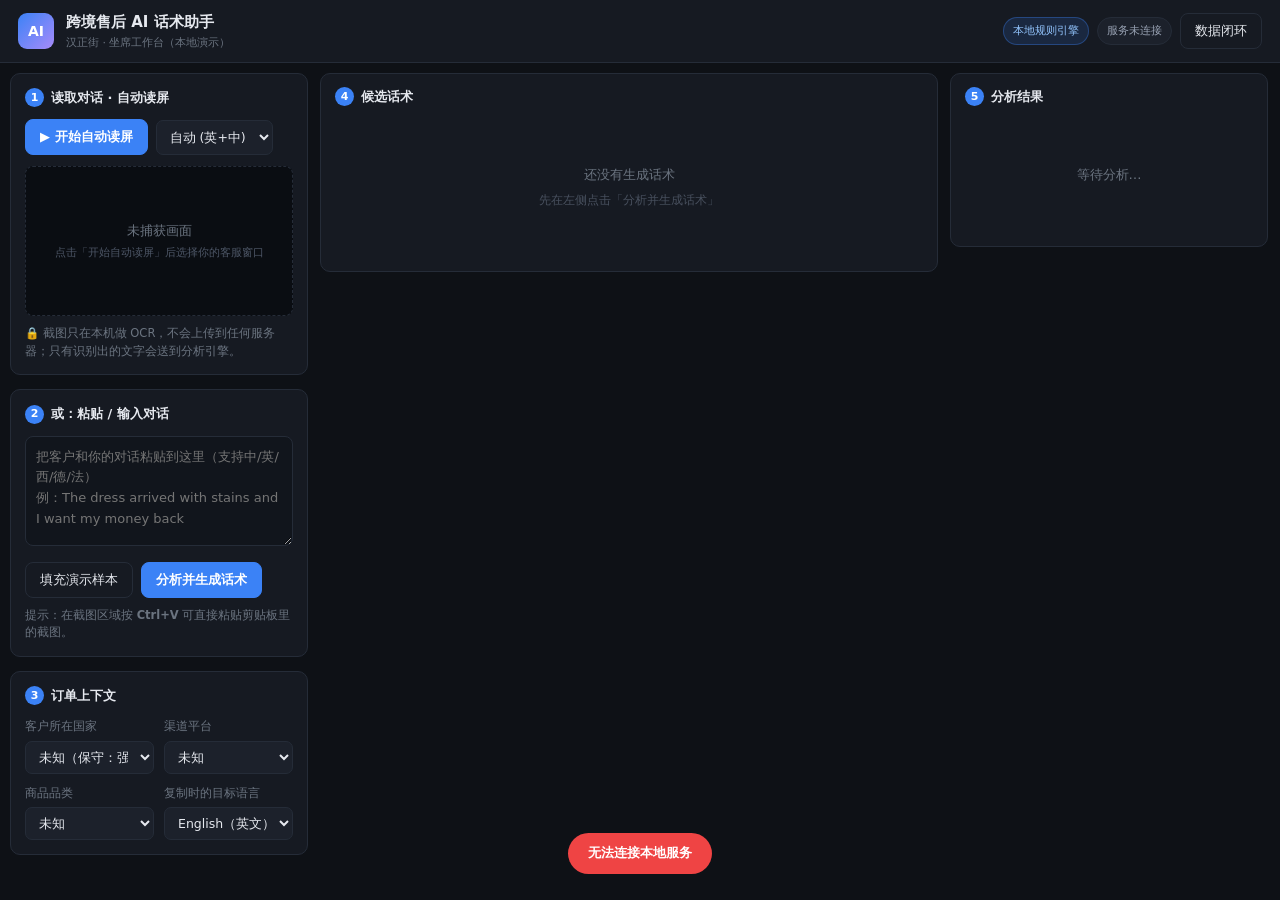
==== 111/web/index.html @ 18c890cc "v0.1.0 首个可用基线：设计方案 + 本地可运行演示 设计方案（agent设计/）： - 1 主控 + 6 子 Agent 架构、编排时序、降级与转人工策略 - 7 份可直接粘贴的千帆系统提示词 " ====
<!DOCTYPE html>
<html lang="zh-CN">
<head>
<meta charset="UTF-8">
<meta name="viewport" content="width=device-width, initial-scale=1.0">
<title>跨境售后 AI 话术助手 · 坐席工作台</title>
<link rel="stylesheet" href="style.css">
</head>
<body>

<header class="topbar">
  <div class="brand">
    <span class="logo">AI</span>
    <div>
      <div class="brand-title">跨境售后 AI 话术助手</div>
      <div class="brand-sub">汉正街 · 坐席工作台（本地演示）</div>
    </div>
  </div>
  <div class="topbar-right">
    <span class="badge badge-mode" id="modeBadge">本地规则引擎</span>
    <span class="badge" id="kbBadge">知识库加载中…</span>
    <button class="btn ghost" id="btnStats">数据闭环</button>
  </div>
</header>

<main class="layout">

  <!-- ============ 左：输入 ============ -->
  <section class="col">
    <div class="card">
      <h2><span class="step">1</span>读取对话 · 自动读屏</h2>
      <div class="row">
        <button class="btn primary" id="btnCapture">▶ 开始自动读屏</button>
        <select id="ocrLang" class="sel sel-sm" title="OCR 语言">
          <option value="">自动 (英+中)</option>
          <option value="en-US">English</option>
          <option value="zh-Hans-CN">简体中文</option>
        </select>
      </div>
      <div class="preview" id="preview">
        <div class="preview-empty">未捕获画面<br><span>点击「开始自动读屏」后选择你的客服窗口</span></div>
      </div>
      <div class="hint">🔒 截图只在本机做 OCR，不会上传到任何服务器；只有识别出的文字会送到分析引擎。</div>
    </div>

    <div class="card">
      <h2><span class="step">2</span>或：粘贴 / 输入对话</h2>
      <textarea id="chatText" placeholder="把客户和你的对话粘贴到这里（支持中/英/西/德/法）&#10;例：The dress arrived with stains and I want my money back"></textarea>
      <div class="row">
        <button class="btn ghost" id="btnDemo">填充演示样本</button>
        <button class="btn primary" id="btnAnalyze">分析并生成话术</button>
      </div>
      <div class="hint">提示：在截图区域按 <b>Ctrl+V</b> 可直接粘贴剪贴板里的截图。</div>
    </div>

    <div class="card">
      <h2><span class="step">3</span>订单上下文</h2>
      <div class="ctx-grid">
        <label>客户所在国家
          <select id="selCountry" class="sel">
            <option value="UNKNOWN">未知（保守：强制转人工）</option>
            <option value="ES">🇪🇸 西班牙</option>
            <option value="DE">🇩🇪 德国</option>
            <option value="FR">🇫🇷 法国</option>
            <option value="IT">🇮🇹 意大利</option>
            <option value="US">🇺🇸 美国</option>
            <option value="GB">🇬🇧 英国</option>
            <option value="NL">🇳🇱 荷兰</option>
          </select>
        </label>
        <label>渠道平台
          <select id="selPlatform" class="sel">
            <option value="unknown">未知</option>
            <option value="tiktok_shop">TikTok Shop</option>
            <option value="amazon">Amazon</option>
            <option value="temu">Temu</option>
            <option value="shopee">Shopee</option>
            <option value="independent_site">独立站</option>
          </select>
        </label>
        <label>商品品类
          <select id="selCategory" class="sel">
            <option value="unknown">未知</option>
            <option value="dress">连衣裙</option>
            <option value="knitwear">针织衫</option>
            <option value="kidswear">童装</option>
            <option value="coat">外套</option>
            <option value="shirt">衬衫</option>
            <option value="pants">裤子</option>
          </select>
        </label>
        <label>复制时的目标语言
          <select id="selTarget" class="sel">
            <option value="en">English（英文）</option>
            <option value="es">Español（西语）</option>
            <option value="zh">中文</option>
          </select>
        </label>
      </div>
    </div>
  </section>

  <!-- ============ 中：候选话术 ============ -->
  <section class="col col-wide">
    <div class="card card-flush">
      <h2 class="pad"><span class="step">4</span>候选话术 <span class="sub" id="candMeta"></span></h2>
      <div id="candidates">
        <div class="empty-state">还没有生成话术<br><span>先在左侧点击「分析并生成话术」</span></div>
      </div>
    </div>
  </section>

  <!-- ============ 右：分析结果 ============ -->
  <section class="col">
    <div class="card card-flush">
      <h2 class="pad"><span class="step">5</span>分析结果</h2>
      <div id="analysis">
        <div class="empty-state">等待分析…</div>
      </div>
    </div>
  </section>

</main>

<div id="toast" class="toast"></div>
<div id="modal" class="modal"><div class="modal-box"><div class="modal-head"><h3 id="modalTitle"></h3><button class="btn ghost sm" id="modalClose">关闭</button></div><div id="modalBody" class="modal-body"></div></div></div>

<script src="app.js"></script>
</body>
</html>
---- 111/web/style.css ----
:root{
  --bg:#0e1116; --panel:#161a22; --panel2:#1c212b; --line:#252c38;
  --tx:#e6e9ef; --tx2:#98a2b3; --tx3:#6b7480;
  --acc:#3b82f6; --ok:#22c55e; --warn:#f59e0b; --bad:#ef4444; --purple:#a78bfa;
  --r:10px;
}
*{box-sizing:border-box;margin:0;padding:0}
body{
  background:var(--bg); color:var(--tx);
  font:14px/1.6 "Microsoft YaHei","Segoe UI",system-ui,-apple-system,sans-serif;
  height:100vh; display:flex; flex-direction:column; overflow:hidden;
}

/* ---------- 顶栏 ---------- */
.topbar{
  display:flex; align-items:center; justify-content:space-between;
  padding:10px 18px; background:var(--panel); border-bottom:1px solid var(--line);
  flex:0 0 auto;
}
.brand{display:flex; align-items:center; gap:12px}
.logo{
  width:36px;height:36px;border-radius:9px;display:grid;place-items:center;
  background:linear-gradient(135deg,#3b82f6,#a78bfa); font-weight:800; color:#fff; font-size:14px;
}
.brand-title{font-weight:700; font-size:15px}
.brand-sub{font-size:11px; color:var(--tx3)}
.topbar-right{display:flex; align-items:center; gap:8px}
.badge{
  font-size:11px; padding:4px 9px; border-radius:20px;
  background:var(--panel2); color:var(--tx2); border:1px solid var(--line); white-space:nowrap;
}
.badge-mode{background:rgba(59,130,246,.14); color:#93c5fd; border-color:rgba(59,130,246,.35)}

/* ---------- 布局 ---------- */
.layout{
  flex:1 1 auto; display:grid; grid-template-columns:340px minmax(420px,1fr) 360px;
  gap:14px; padding:14px; overflow:hidden;
}
.col{display:flex; flex-direction:column; gap:14px; overflow-y:auto; padding-right:2px}
.col-wide{min-width:0}
.col::-webkit-scrollbar{width:8px}
.col::-webkit-scrollbar-thumb{background:#2a3240; border-radius:4px}

/* ---------- 卡片 ---------- */
.card{background:var(--panel); border:1px solid var(--line); border-radius:var(--r); padding:14px}
.card-flush{padding:0; overflow:hidden}
.card h2{font-size:13px; font-weight:600; color:var(--tx); margin-bottom:11px; display:flex; align-items:center; gap:7px}
.card h2.pad{padding:13px 14px 0; margin-bottom:12px}
.step{
  width:19px;height:19px;border-radius:50%;background:var(--acc);color:#fff;
  font-size:11px;display:grid;place-items:center;font-weight:700;flex:0 0 auto;
}
.sub{font-weight:400;color:var(--tx3);font-size:11px;margin-left:auto}

/* ---------- 控件 ---------- */
.btn{
  border:1px solid var(--line); background:var(--panel2); color:var(--tx);
  padding:8px 14px; border-radius:8px; cursor:pointer; font-size:13px; font-family:inherit;
  transition:.15s; white-space:nowrap;
}
.btn:hover{background:#232a36; border-color:#334054}
.btn:active{transform:translateY(1px)}
.btn.primary{background:var(--acc); border-color:var(--acc); color:#fff; font-weight:600}
.btn.primary:hover{background:#2f74e0}
.btn.ghost{background:transparent}
.btn.sm{padding:5px 10px; font-size:12px}
.btn.danger{background:rgba(239,68,68,.15); border-color:rgba(239,68,68,.5); color:#fca5a5}
.btn.rec{background:var(--ok); border-color:var(--ok); color:#04210f; font-weight:700}
.btn:disabled{opacity:.45; cursor:not-allowed}
.row{display:flex; gap:8px; align-items:center; flex-wrap:wrap}
.sel{
  width:100%; background:var(--panel2); color:var(--tx); border:1px solid var(--line);
  border-radius:7px; padding:7px 9px; font-size:12.5px; font-family:inherit; cursor:pointer;
}
.sel-sm{width:auto; padding:8px 9px}
textarea{
  width:100%; min-height:110px; resize:vertical; background:#11151c; color:var(--tx);
  border:1px solid var(--line); border-radius:8px; padding:10px; font-size:13px;
  font-family:inherit; line-height:1.6; margin-bottom:10px;
}
textarea:focus,.sel:focus{outline:none; border-color:var(--acc)}
.ctx-grid{display:grid; grid-template-columns:1fr 1fr; gap:10px}
.ctx-grid label{font-size:11.5px; color:var(--tx3); display:flex; flex-direction:column; gap:5px}
.hint{font-size:11.5px; color:var(--tx3); margin-top:9px; line-height:1.5}

/* ---------- 预览 ---------- */
.preview{
  margin-top:11px; height:150px; background:#0a0d12; border:1px dashed var(--line);
  border-radius:8px; display:grid; place-items:center; overflow:hidden; position:relative;
}
.preview img{width:100%; height:100%; object-fit:contain}
.preview-empty{text-align:center; font-size:12.5px; color:var(--tx3); line-height:1.7}
.preview-empty span{font-size:11px; color:#4d5666}
.live-dot{
  position:absolute; top:8px; left:8px; display:flex; align-items:center; gap:5px;
  background:rgba(239,68,68,.9); color:#fff; font-size:10.5px; padding:3px 8px; border-radius:20px;
}
.live-dot i{width:6px;height:6px;background:#fff;border-radius:50%;animation:blink 1s infinite}
@keyframes blink{50%{opacity:.2}}

/* ---------- 候选话术 ---------- */
#candidates{padding:0 14px 14px; display:flex; flex-direction:column; gap:12px}
.cand{
  border:1px solid var(--line); border-radius:9px; background:var(--panel2);
  overflow:hidden; transition:.15s;
}
.cand.recommended{border-color:rgba(34,197,94,.55); box-shadow:0 0 0 1px rgba(34,197,94,.18)}
.cand.rejected{opacity:.52; border-color:rgba(239,68,68,.4)}
.cand-head{
  display:flex; align-items:center; gap:8px; padding:9px 12px;
  background:rgba(255,255,255,.025); border-bottom:1px solid var(--line); flex-wrap:wrap;
}
.tag{font-size:11px; padding:2px 8px; border-radius:5px; background:#2a3342; color:#c6d0dd; white-space:nowrap}
.tag.style{background:rgba(167,139,250,.16); color:#c4b5fd}
.tag.rec{background:rgba(34,197,94,.18); color:#86efac; font-weight:700}
.tag.pass{background:rgba(34,197,94,.15); color:#86efac}
.tag.revise{background:rgba(245,158,11,.16); color:#fcd34d}
.tag.reject{background:rgba(239,68,68,.16); color:#fca5a5}
.tag.unsupported{background:rgba(245,158,11,.13); color:#fcd34d}
.cand-body{padding:12px; font-size:13.5px; line-height:1.75; white-space:pre-wrap}
.cand-body.target{border-top:1px dashed var(--line); color:#b9c4d2; font-size:13px}
.cand-foot{
  display:flex; gap:7px; padding:9px 12px; border-top:1px solid var(--line);
  background:rgba(0,0,0,.15); flex-wrap:wrap; align-items:center;
}
.cand-meta{font-size:11px; color:var(--tx3); margin-left:auto}
.violation{
  margin:0 12px 10px; padding:9px 11px; border-radius:7px;
  background:rgba(239,68,68,.08); border-left:3px solid var(--bad); font-size:12px; line-height:1.6;
}
.violation .vspan{color:#fca5a5; background:rgba(239,68,68,.16); padding:1px 4px; border-radius:3px}
.violation.revise{background:rgba(245,158,11,.08); border-left-color:var(--warn)}
.violation.revise .vspan{color:#fcd34d; background:rgba(245,158,11,.16)}

/* ---------- 分析面板 ---------- */
#analysis{padding:0 14px 14px}
.an-sec{margin-bottom:15px}
.an-title{font-size:11px; color:var(--tx3); letter-spacing:.06em; margin-bottom:7px; text-transform:uppercase}
.kv{display:flex; justify-content:space-between; padding:6px 0; border-bottom:1px solid rgba(255,255,255,.045); font-size:12.5px}
.kv:last-child{border-bottom:none}
.kv span:first-child{color:var(--tx3)}
.kv span:last-child{font-weight:600; text-align:right}
.pill{display:inline-block; padding:3px 9px; border-radius:20px; font-size:11.5px; margin:0 5px 5px 0}
.pill.intent{background:rgba(59,130,246,.16); color:#93c5fd}
.pill.risk{background:rgba(239,68,68,.16); color:#fca5a5}
.pill.style{background:rgba(167,139,250,.16); color:#c4b5fd}
.pill.term{background:rgba(34,197,94,.14); color:#86efac}
.meter{height:6px; background:#222a36; border-radius:4px; overflow:hidden; margin-top:5px}
.meter i{display:block; height:100%; border-radius:4px}
.ev{
  padding:9px 10px; border-radius:7px; background:var(--panel2); border:1px solid var(--line);
  margin-bottom:8px; font-size:12px; line-height:1.6;
}
.ev-title{font-weight:600; color:#c9d4e0; margin-bottom:3px}
.ev-meta{font-size:10.5px; color:var(--tx3); margin-top:5px; display:flex; gap:8px; flex-wrap:wrap}
.alert{
  padding:11px 12px; border-radius:8px; font-size:12.5px; line-height:1.65; margin-bottom:12px;
}
.alert.human{background:rgba(239,68,68,.1); border:1px solid rgba(239,68,68,.4); color:#fca5a5}
.alert.ok{background:rgba(34,197,94,.09); border:1px solid rgba(34,197,94,.3); color:#86efac}
.alert.warn{background:rgba(245,158,11,.09); border:1px solid rgba(245,158,11,.32); color:#fcd34d}
.empty-state{text-align:center; padding:44px 20px; color:var(--tx3); font-size:13px; line-height:1.9}
.empty-state span{font-size:11.5px; color:#48505e}

/* ---------- 弹窗 / Toast ---------- */
.modal{
  position:fixed; inset:0; background:rgba(0,0,0,.65); display:none;
  place-items:center; z-index:100; padding:30px;
}
.modal.on{display:grid}
.modal-box{
  background:var(--panel); border:1px solid var(--line); border-radius:12px;
  width:min(680px,100%); max-height:80vh; display:flex; flex-direction:column;
}
.modal-head{display:flex; justify-content:space-between; align-items:center; padding:14px 16px; border-bottom:1px solid var(--line)}
.modal-head h3{font-size:14px}
.modal-body{padding:16px; overflow-y:auto; font-size:13px}
.modal-body pre{background:#0a0d12; padding:12px; border-radius:7px; overflow-x:auto; font-size:12px; color:#9fb3c8}
.toast{
  position:fixed; bottom:26px; left:50%; transform:translateX(-50%) translateY(20px);
  background:var(--ok); color:#04210f; padding:10px 20px; border-radius:24px;
  font-size:13px; font-weight:700; opacity:0; transition:.25s; pointer-events:none; z-index:200;
}
.toast.on{opacity:1; transform:translateX(-50%) translateY(0)}
.spin{display:inline-block;width:13px;height:13px;border:2px solid rgba(255,255,255,.3);border-top-color:#fff;border-radius:50%;animation:sp .7s linear infinite;vertical-align:-2px}
@keyframes sp{to{transform:rotate(360deg)}}

@media (max-width:1280px){
  .layout{grid-template-columns:300px minmax(360px,1fr) 320px; gap:10px; padding:10px}
}
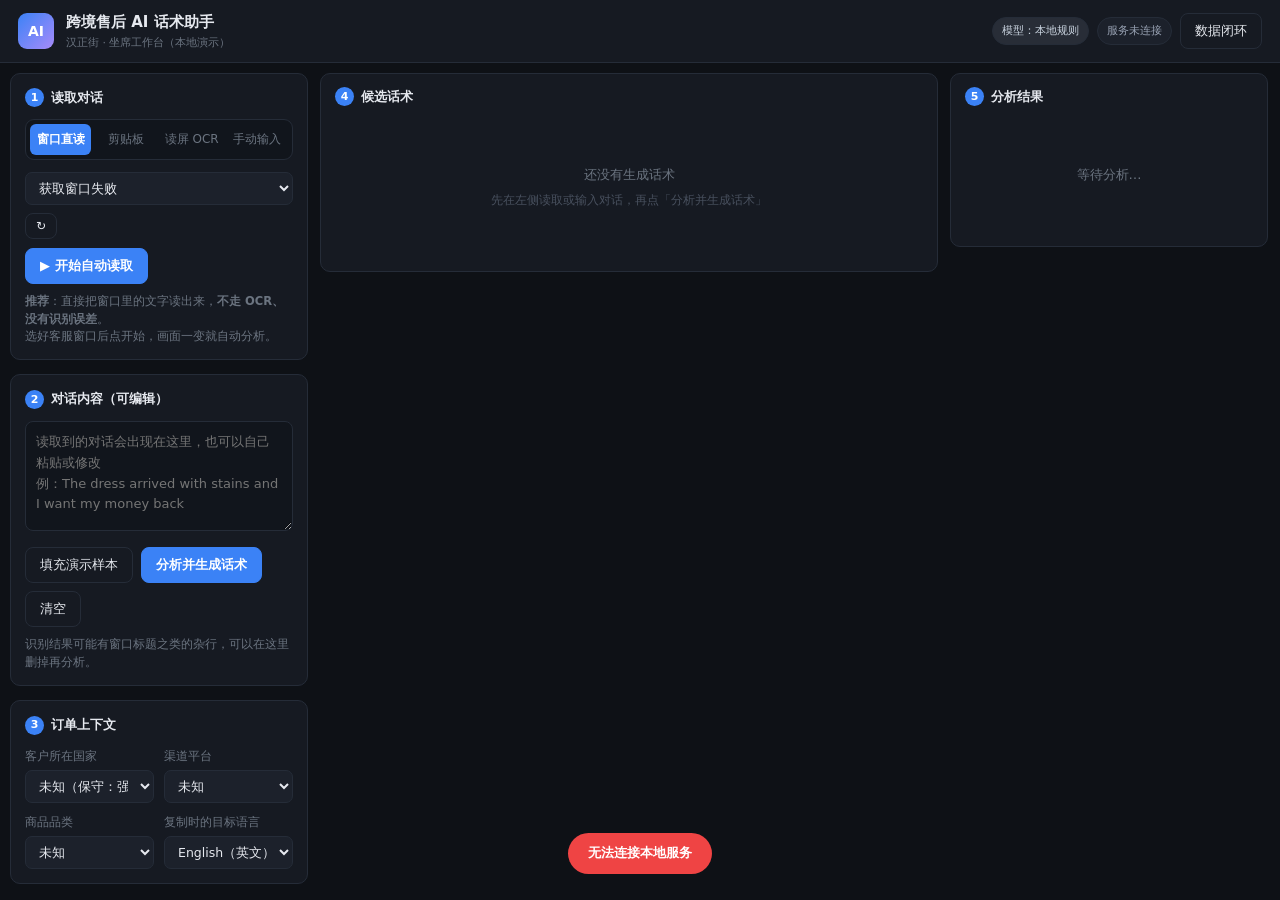
==== commit d3a08137: "v0.2.0 四种读取方式 + 模型接口层 + API Key 安全存储 读取方式（比截图更好，且都是自动的） - engine/reader.ps1：UI Automation 窗口直读（直接拿文字" ====
--- a/111/web/index.html
+++ b/111/web/index.html
@@ -17,7 +17,7 @@
     </div>
   </div>
   <div class="topbar-right">
-    <span class="badge badge-mode" id="modeBadge">本地规则引擎</span>
+    <span class="badge badge-model" id="modelBadge">模型：本地规则</span>
     <span class="badge" id="kbBadge">知识库加载中…</span>
     <button class="btn ghost" id="btnStats">数据闭环</button>
   </div>
@@ -25,32 +25,81 @@
 
 <main class="layout">
 
-  <!-- ============ 左：输入 ============ -->
+  <!-- ============ 左：读取 + 上下文 ============ -->
   <section class="col">
+
     <div class="card">
-      <h2><span class="step">1</span>读取对话 · 自动读屏</h2>
-      <div class="row">
-        <button class="btn primary" id="btnCapture">▶ 开始自动读屏</button>
-        <select id="ocrLang" class="sel sel-sm" title="OCR 语言">
-          <option value="">自动 (英+中)</option>
-          <option value="en-US">English</option>
-          <option value="zh-Hans-CN">简体中文</option>
-        </select>
+      <h2><span class="step">1</span>读取对话</h2>
+
+      <div class="tabs" id="tabs">
+        <button class="tab active" data-mode="uia">窗口直读</button>
+        <button class="tab" data-mode="clipboard">剪贴板</button>
+        <button class="tab" data-mode="ocr">读屏 OCR</button>
+        <button class="tab" data-mode="text">手动输入</button>
       </div>
-      <div class="preview" id="preview">
-        <div class="preview-empty">未捕获画面<br><span>点击「开始自动读屏」后选择你的客服窗口</span></div>
+
+      <!-- 窗口直读（UI Automation） -->
+      <div class="pane" id="pane-uia">
+        <div class="row">
+          <select id="winSelect" class="sel"><option value="">正在获取窗口列表…</option></select>
+          <button class="btn ghost sm" id="btnRefreshWins" title="刷新窗口列表">↻</button>
+        </div>
+        <div class="row" style="margin-top:9px">
+          <button class="btn primary" id="btnUiaWatch">▶ 开始自动读取</button>
+        </div>
+        <div class="hint">
+          <b>推荐</b>：直接把窗口里的文字读出来，<b>不走 OCR、没有识别误差</b>。<br>
+          选好客服窗口后点开始，画面一变就自动分析。
+        </div>
       </div>
-      <div class="hint">🔒 截图只在本机做 OCR，不会上传到任何服务器；只有识别出的文字会送到分析引擎。</div>
+
+      <!-- 剪贴板 -->
+      <div class="pane hidden" id="pane-clipboard">
+        <div class="hint" style="margin-top:2px">
+          在<b>任意软件</b>里选中对话文字，按 <b>Ctrl+C</b>，这里会自动读取并分析。<br>
+          最通用的一种方式——不管对方用什么软件都能用，且 100% 准确。
+        </div>
+        <div class="row" style="margin-top:10px">
+          <button class="btn primary" id="btnClipWatch">▶ 开始监听剪贴板</button>
+        </div>
+      </div>
+
+      <!-- OCR 读屏 -->
+      <div class="pane hidden" id="pane-ocr">
+        <div class="row">
+          <button class="btn primary" id="btnCapture">▶ 开始读屏</button>
+          <select id="ocrLang" class="sel sel-sm" title="OCR 语言">
+            <option value="">自动 (英+中)</option>
+            <option value="en-US">English</option>
+            <option value="zh-Hans-CN">简体中文</option>
+          </select>
+        </div>
+        <div class="preview" id="preview">
+          <div class="preview-empty">未捕获画面<br><span>点击「开始读屏」后选择你的客服窗口</span></div>
+        </div>
+        <div class="hint">🔒 截图只在本机做 OCR，不会上传；只有识别出的文字进入分析。可识别所有看得见的东西，但可能有少量错字。</div>
+      </div>
+
+      <!-- 手动 -->
+      <div class="pane hidden" id="pane-text">
+        <div class="hint" style="margin-top:2px">
+          直接把对话粘贴到下面的输入框，然后点「分析并生成话术」。<br>
+          也可以用 <b>填充演示样本</b> 一键体验。
+        </div>
+      </div>
+
+      <div class="read-status" id="readStatus"></div>
     </div>
 
     <div class="card">
-      <h2><span class="step">2</span>或：粘贴 / 输入对话</h2>
-      <textarea id="chatText" placeholder="把客户和你的对话粘贴到这里（支持中/英/西/德/法）&#10;例：The dress arrived with stains and I want my money back"></textarea>
+      <h2><span class="step">2</span>对话内容（可编辑）</h2>
+      <textarea id="chatText" placeholder="读取到的对话会出现在这里，也可以自己粘贴或修改&#10;例：The dress arrived with stains and I want my money back"></textarea>
       <div class="row">
         <button class="btn ghost" id="btnDemo">填充演示样本</button>
         <button class="btn primary" id="btnAnalyze">分析并生成话术</button>
+        <button class="btn ghost" id="btnClear">清空</button>
       </div>
-      <div class="hint">提示：在截图区域按 <b>Ctrl+V</b> 可直接粘贴剪贴板里的截图。</div>
+      <div class="hint">识别结果可能有窗口标题之类的杂行，可以在这里删掉再分析。</div>
     </div>
 
     <div class="card">
@@ -105,7 +154,7 @@
     <div class="card card-flush">
       <h2 class="pad"><span class="step">4</span>候选话术 <span class="sub" id="candMeta"></span></h2>
       <div id="candidates">
-        <div class="empty-state">还没有生成话术<br><span>先在左侧点击「分析并生成话术」</span></div>
+        <div class="empty-state">还没有生成话术<br><span>先在左侧读取或输入对话，再点「分析并生成话术」</span></div>
       </div>
     </div>
   </section>
--- a/111/web/style.css
+++ b/111/web/style.css
@@ -185,6 +185,34 @@
 .spin{display:inline-block;width:13px;height:13px;border:2px solid rgba(255,255,255,.3);border-top-color:#fff;border-radius:50%;animation:sp .7s linear infinite;vertical-align:-2px}
 @keyframes sp{to{transform:rotate(360deg)}}
 
+/* ---------- 读取方式切换 ---------- */
+.tabs{
+  display:flex; gap:4px; background:#11151c; padding:4px; border-radius:9px;
+  border:1px solid var(--line); margin-bottom:12px;
+}
+.tab{
+  flex:1; border:none; background:transparent; color:var(--tx3); cursor:pointer;
+  padding:7px 4px; border-radius:6px; font-size:12px; font-family:inherit; transition:.15s;
+  white-space:nowrap;
+}
+.tab:hover{color:var(--tx2); background:rgba(255,255,255,.03)}
+.tab.active{background:var(--acc); color:#fff; font-weight:600}
+.pane.hidden{display:none}
+.pane{animation:fade .18s ease}
+@keyframes fade{from{opacity:0; transform:translateY(-3px)} to{opacity:1; transform:none}}
+
+.read-status{
+  margin-top:10px; font-size:11.5px; color:var(--tx3); line-height:1.6;
+  padding:8px 10px; border-radius:7px; background:rgba(255,255,255,.02);
+  border-left:3px solid var(--line); display:none;
+}
+.read-status:not(:empty){display:block}
+.read-status.ok{border-left-color:var(--ok); color:#a7d8b8}
+.read-status.err{border-left-color:var(--bad); color:#fca5a5}
+
+.badge-model{background:rgba(148,163,184,.14); color:#cbd5e1}
+.badge-model.on{background:rgba(34,197,94,.15); color:#86efac; border-color:rgba(34,197,94,.35)}
+
 @media (max-width:1280px){
   .layout{grid-template-columns:300px minmax(360px,1fr) 320px; gap:10px; padding:10px}
 }
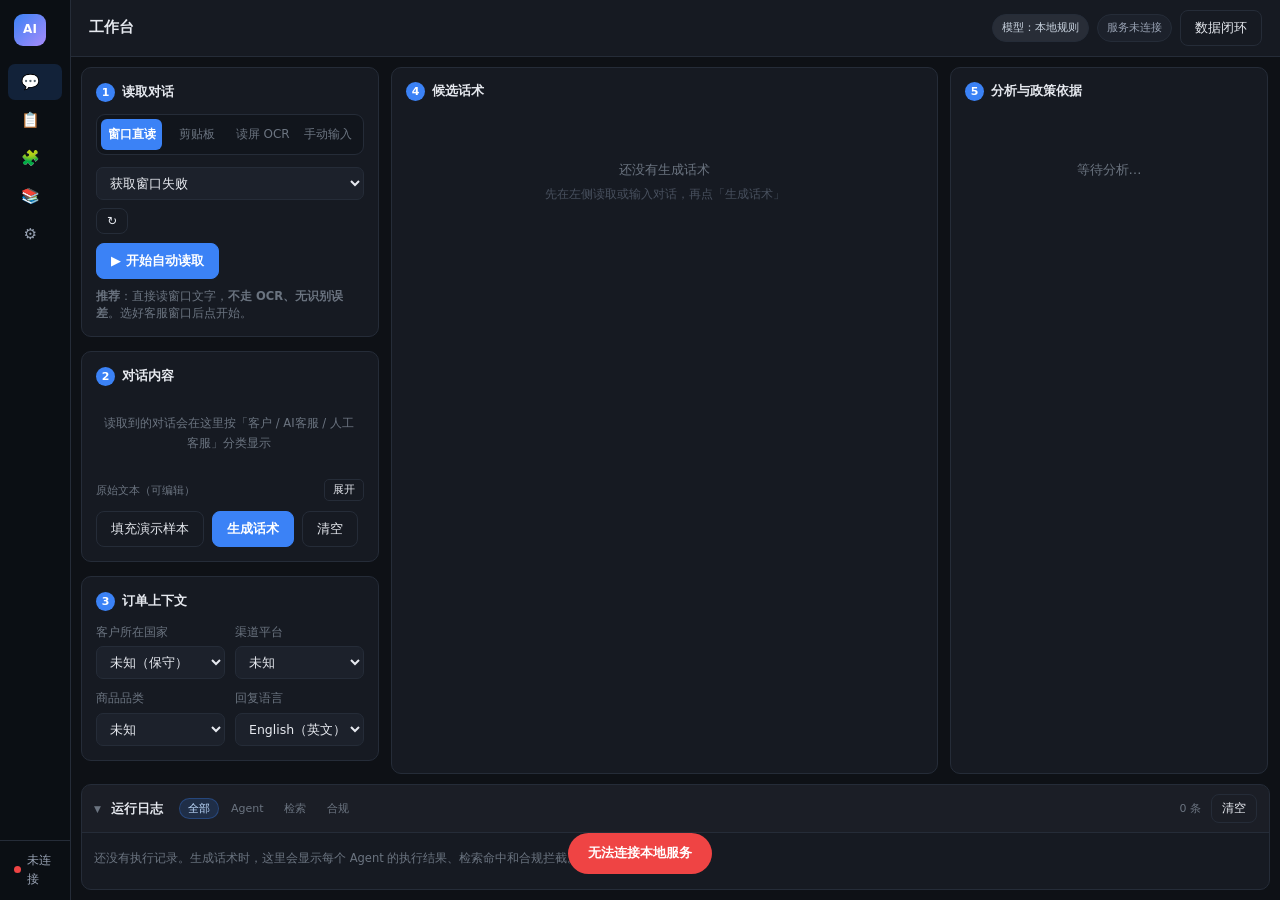
==== commit 6a27461f: "v0.5.0 界面重构：全局导航 + 运行日志面板 + 对话发言人分类；并修正一个定位错误 ⚠️ 定位修正（重要） - 之前实现成了"AI 答不了就转人工"，这是错的 - 真实链路：别的 AI 客服先" ====
--- a/111/web/index.html
+++ b/111/web/index.html
@@ -3,173 +3,267 @@
 <head>
 <meta charset="UTF-8">
 <meta name="viewport" content="width=device-width, initial-scale=1.0">
-<title>跨境售后 AI 话术助手 · 坐席工作台</title>
+<title>跨境售后 AI 话术助手 · 坐席副驾</title>
 <link rel="stylesheet" href="style.css">
 </head>
 <body>
 
-<header class="topbar">
-  <div class="brand">
-    <span class="logo">AI</span>
-    <div>
-      <div class="brand-title">跨境售后 AI 话术助手</div>
-      <div class="brand-sub">汉正街 · 坐席工作台（本地演示）</div>
-    </div>
-  </div>
-  <div class="topbar-right">
-    <span class="badge badge-model" id="modelBadge">模型：本地规则</span>
-    <span class="badge" id="kbBadge">知识库加载中…</span>
-    <button class="btn ghost" id="btnStats">数据闭环</button>
-  </div>
-</header>
-
-<main class="layout">
-
-  <!-- ============ 左：读取 + 上下文 ============ -->
-  <section class="col">
-
-    <div class="card">
-      <h2><span class="step">1</span>读取对话</h2>
-
-      <div class="tabs" id="tabs">
-        <button class="tab active" data-mode="uia">窗口直读</button>
-        <button class="tab" data-mode="clipboard">剪贴板</button>
-        <button class="tab" data-mode="ocr">读屏 OCR</button>
-        <button class="tab" data-mode="text">手动输入</button>
-      </div>
-
-      <!-- 窗口直读（UI Automation） -->
-      <div class="pane" id="pane-uia">
-        <div class="row">
-          <select id="winSelect" class="sel"><option value="">正在获取窗口列表…</option></select>
-          <button class="btn ghost sm" id="btnRefreshWins" title="刷新窗口列表">↻</button>
-        </div>
-        <div class="row" style="margin-top:9px">
-          <button class="btn primary" id="btnUiaWatch">▶ 开始自动读取</button>
-        </div>
-        <div class="hint">
-          <b>推荐</b>：直接把窗口里的文字读出来，<b>不走 OCR、没有识别误差</b>。<br>
-          选好客服窗口后点开始，画面一变就自动分析。
-        </div>
-      </div>
-
-      <!-- 剪贴板 -->
-      <div class="pane hidden" id="pane-clipboard">
-        <div class="hint" style="margin-top:2px">
-          在<b>任意软件</b>里选中对话文字，按 <b>Ctrl+C</b>，这里会自动读取并分析。<br>
-          最通用的一种方式——不管对方用什么软件都能用，且 100% 准确。
-        </div>
-        <div class="row" style="margin-top:10px">
-          <button class="btn primary" id="btnClipWatch">▶ 开始监听剪贴板</button>
-        </div>
-      </div>
-
-      <!-- OCR 读屏 -->
-      <div class="pane hidden" id="pane-ocr">
-        <div class="row">
-          <button class="btn primary" id="btnCapture">▶ 开始读屏</button>
-          <select id="ocrLang" class="sel sel-sm" title="OCR 语言">
-            <option value="">自动 (英+中)</option>
-            <option value="en-US">English</option>
-            <option value="zh-Hans-CN">简体中文</option>
-          </select>
-        </div>
-        <div class="preview" id="preview">
-          <div class="preview-empty">未捕获画面<br><span>点击「开始读屏」后选择你的客服窗口</span></div>
-        </div>
-        <div class="hint">🔒 截图只在本机做 OCR，不会上传；只有识别出的文字进入分析。可识别所有看得见的东西，但可能有少量错字。</div>
-      </div>
-
-      <!-- 手动 -->
-      <div class="pane hidden" id="pane-text">
-        <div class="hint" style="margin-top:2px">
-          直接把对话粘贴到下面的输入框，然后点「分析并生成话术」。<br>
-          也可以用 <b>填充演示样本</b> 一键体验。
-        </div>
-      </div>
-
-      <div class="read-status" id="readStatus"></div>
-    </div>
-
-    <div class="card">
-      <h2><span class="step">2</span>对话内容（可编辑）</h2>
-      <textarea id="chatText" placeholder="读取到的对话会出现在这里，也可以自己粘贴或修改&#10;例：The dress arrived with stains and I want my money back"></textarea>
-      <div class="row">
-        <button class="btn ghost" id="btnDemo">填充演示样本</button>
-        <button class="btn primary" id="btnAnalyze">分析并生成话术</button>
-        <button class="btn ghost" id="btnClear">清空</button>
-      </div>
-      <div class="hint">识别结果可能有窗口标题之类的杂行，可以在这里删掉再分析。</div>
-    </div>
-
-    <div class="card">
-      <h2><span class="step">3</span>订单上下文</h2>
-      <div class="ctx-grid">
-        <label>客户所在国家
-          <select id="selCountry" class="sel">
-            <option value="UNKNOWN">未知（保守：强制转人工）</option>
-            <option value="ES">🇪🇸 西班牙</option>
-            <option value="DE">🇩🇪 德国</option>
-            <option value="FR">🇫🇷 法国</option>
-            <option value="IT">🇮🇹 意大利</option>
-            <option value="US">🇺🇸 美国</option>
-            <option value="GB">🇬🇧 英国</option>
-            <option value="NL">🇳🇱 荷兰</option>
-          </select>
-        </label>
-        <label>渠道平台
-          <select id="selPlatform" class="sel">
-            <option value="unknown">未知</option>
-            <option value="tiktok_shop">TikTok Shop</option>
-            <option value="amazon">Amazon</option>
-            <option value="temu">Temu</option>
-            <option value="shopee">Shopee</option>
-            <option value="independent_site">独立站</option>
-          </select>
-        </label>
-        <label>商品品类
-          <select id="selCategory" class="sel">
-            <option value="unknown">未知</option>
-            <option value="dress">连衣裙</option>
-            <option value="knitwear">针织衫</option>
-            <option value="kidswear">童装</option>
-            <option value="coat">外套</option>
-            <option value="shirt">衬衫</option>
-            <option value="pants">裤子</option>
-          </select>
-        </label>
-        <label>复制时的目标语言
-          <select id="selTarget" class="sel">
-            <option value="en">English（英文）</option>
-            <option value="es">Español（西语）</option>
-            <option value="zh">中文</option>
-          </select>
-        </label>
+<div class="app">
+
+  <!-- ============ 左侧全局导航 ============ -->
+  <aside class="sidebar">
+    <div class="side-brand">
+      <span class="logo">AI</span>
+      <div>
+        <div class="brand-title">售后话术助手</div>
+        <div class="brand-sub">跨境 · 坐席副驾</div>
       </div>
     </div>
-  </section>
-
-  <!-- ============ 中：候选话术 ============ -->
-  <section class="col col-wide">
-    <div class="card card-flush">
-      <h2 class="pad"><span class="step">4</span>候选话术 <span class="sub" id="candMeta"></span></h2>
-      <div id="candidates">
-        <div class="empty-state">还没有生成话术<br><span>先在左侧读取或输入对话，再点「分析并生成话术」</span></div>
+
+    <nav class="side-nav" id="sideNav">
+      <button class="nav-item active" data-page="workbench"><span class="ni">💬</span>工作台</button>
+      <button class="nav-item" data-page="tasks"><span class="ni">📋</span>任务看板</button>
+      <button class="nav-item" data-page="skills"><span class="ni">🧩</span>技能中心</button>
+      <button class="nav-item" data-page="kb"><span class="ni">📚</span>知识库</button>
+      <button class="nav-item" data-page="settings"><span class="ni">⚙️</span>设置</button>
+    </nav>
+
+    <div class="side-foot">
+      <div class="sf-row"><span class="dot off" id="sideDot"></span><span id="sideStatus">未连接</span></div>
+      <div class="sf-sub" id="sideModel">模型：本地规则</div>
+    </div>
+  </aside>
+
+  <!-- ============ 主区 ============ -->
+  <main class="main">
+
+    <header class="topbar">
+      <div class="tb-title" id="pageTitle">工作台</div>
+      <div class="topbar-right">
+        <span class="badge badge-model" id="modelBadge">模型：本地规则</span>
+        <span class="badge" id="kbBadge">知识库加载中…</span>
+        <button class="btn ghost" id="btnStats">数据闭环</button>
       </div>
+    </header>
+
+    <div class="pages">
+
+      <!-- ---------- 页面：工作台 ---------- -->
+      <section class="page active" id="page-workbench">
+        <div class="wb-cols">
+
+          <!-- 左列：读取 -->
+          <div class="col">
+            <div class="card">
+              <h2><span class="step">1</span>读取对话</h2>
+              <div class="tabs" id="tabs">
+                <button class="tab active" data-mode="uia">窗口直读</button>
+                <button class="tab" data-mode="clipboard">剪贴板</button>
+                <button class="tab" data-mode="ocr">读屏 OCR</button>
+                <button class="tab" data-mode="text">手动输入</button>
+              </div>
+
+              <div class="pane" id="pane-uia">
+                <div class="row">
+                  <select id="winSelect" class="sel"><option value="">正在获取窗口列表…</option></select>
+                  <button class="btn ghost sm" id="btnRefreshWins" title="刷新窗口列表">↻</button>
+                </div>
+                <div class="row" style="margin-top:9px">
+                  <button class="btn primary" id="btnUiaWatch">▶ 开始自动读取</button>
+                </div>
+                <div class="hint"><b>推荐</b>：直接读窗口文字，<b>不走 OCR、无识别误差</b>。选好客服窗口后点开始。</div>
+              </div>
+
+              <div class="pane hidden" id="pane-clipboard">
+                <div class="hint" style="margin-top:2px">在<b>任意软件</b>里选中对话文字，按 <b>Ctrl+C</b>，这里会自动读取并分析。</div>
+                <div class="row" style="margin-top:10px">
+                  <button class="btn primary" id="btnClipWatch">▶ 开始监听剪贴板</button>
+                </div>
+              </div>
+
+              <div class="pane hidden" id="pane-ocr">
+                <div class="row">
+                  <button class="btn primary" id="btnCapture">▶ 开始读屏</button>
+                  <select id="ocrLang" class="sel sel-sm" title="OCR 语言">
+                    <option value="">自动 (英+中)</option>
+                    <option value="en-US">English</option>
+                    <option value="zh-Hans-CN">简体中文</option>
+                  </select>
+                </div>
+                <div class="preview" id="preview">
+                  <div class="preview-empty">未捕获画面<br><span>点击「开始读屏」后选择客服窗口</span></div>
+                </div>
+                <div class="hint">🔒 截图只在本机做 OCR，不上传。</div>
+              </div>
+
+              <div class="pane hidden" id="pane-text">
+                <div class="hint" style="margin-top:2px">把对话粘贴到下面输入框，点「生成话术」。<br>也可用 <b>填充演示样本</b>。</div>
+              </div>
+
+              <div class="read-status" id="readStatus"></div>
+            </div>
+
+            <div class="card">
+              <h2><span class="step">2</span>对话内容 <span class="sub" id="turnStat"></span></h2>
+              <div class="chatview" id="chatView">
+                <div class="chatempty">读取到的对话会在这里按「客户 / AI客服 / 人工客服」分类显示</div>
+              </div>
+              <div class="rawwrap">
+                <div class="rawlabel">原始文本（可编辑）<button class="btn xs ghost" id="btnToggleRaw">展开</button></div>
+                <textarea id="chatText" class="rawtext hidden" placeholder="原始对话文本"></textarea>
+              </div>
+              <div class="row">
+                <button class="btn ghost" id="btnDemo">填充演示样本</button>
+                <button class="btn primary" id="btnAnalyze">生成话术</button>
+                <button class="btn ghost" id="btnClear">清空</button>
+              </div>
+            </div>
+
+            <div class="card">
+              <h2><span class="step">3</span>订单上下文</h2>
+              <div class="ctx-grid">
+                <label>客户所在国家
+                  <select id="selCountry" class="sel">
+                    <option value="UNKNOWN">未知（保守）</option>
+                    <option value="ES">🇪🇸 西班牙</option>
+                    <option value="DE">🇩🇪 德国</option>
+                    <option value="FR">🇫🇷 法国</option>
+                    <option value="IT">🇮🇹 意大利</option>
+                    <option value="US">🇺🇸 美国</option>
+                    <option value="GB">🇬🇧 英国</option>
+                    <option value="NL">🇳🇱 荷兰</option>
+                  </select>
+                </label>
+                <label>渠道平台
+                  <select id="selPlatform" class="sel">
+                    <option value="unknown">未知</option>
+                    <option value="tiktok_shop">TikTok Shop</option>
+                    <option value="amazon">Amazon</option>
+                    <option value="temu">Temu</option>
+                    <option value="shopee">Shopee</option>
+                    <option value="independent_site">独立站</option>
+                  </select>
+                </label>
+                <label>商品品类
+                  <select id="selCategory" class="sel">
+                    <option value="unknown">未知</option>
+                    <option value="dress">连衣裙</option>
+                    <option value="knitwear">针织衫</option>
+                    <option value="kidswear">童装</option>
+                    <option value="coat">外套</option>
+                    <option value="shirt">衬衫</option>
+                    <option value="pants">裤子</option>
+                  </select>
+                </label>
+                <label>回复语言
+                  <select id="selTarget" class="sel">
+                    <option value="en">English（英文）</option>
+                    <option value="es">Español（西语）</option>
+                    <option value="zh">中文</option>
+                  </select>
+                </label>
+              </div>
+            </div>
+          </div>
+
+          <!-- 中列：候选话术 -->
+          <div class="col col-wide">
+            <div class="card card-flush">
+              <h2 class="pad"><span class="step">4</span>候选话术 <span class="sub" id="candMeta"></span></h2>
+              <div id="candidates">
+                <div class="empty-state">还没有生成话术<br><span>先在左侧读取或输入对话，再点「生成话术」</span></div>
+              </div>
+            </div>
+          </div>
+
+          <!-- 右列：分析与政策依据 -->
+          <div class="col">
+            <div class="card card-flush">
+              <h2 class="pad"><span class="step">5</span>分析与政策依据</h2>
+              <div id="analysis">
+                <div class="empty-state">等待分析…</div>
+              </div>
+            </div>
+          </div>
+        </div>
+
+        <!-- 黑框：运行日志（可折叠） -->
+        <div class="logpanel" id="logPanel">
+          <div class="loghead" id="logHead">
+            <span class="chev" id="logChev">▼</span>
+            <span class="logtitle">运行日志</span>
+            <div class="logfilters" id="logFilters">
+              <button class="lf active" data-f="all">全部</button>
+              <button class="lf" data-f="agent">Agent</button>
+              <button class="lf" data-f="retrieval">检索</button>
+              <button class="lf" data-f="compliance">合规</button>
+            </div>
+            <span class="sub" id="logCount">0 条</span>
+            <button class="btn sm ghost" id="btnClearLog">清空</button>
+          </div>
+          <div class="logbody" id="logBody">
+            <div class="logempty">还没有执行记录。生成话术时，这里会实时显示每个 Agent 的执行情况、检索命中和合规拦截。</div>
+          </div>
+        </div>
+      </section>
+
+      <!-- ---------- 页面：任务看板 ---------- -->
+      <section class="page" id="page-tasks">
+        <div class="card">
+          <h2>任务看板</h2>
+          <div class="empty-state">
+            暂无后台任务<br>
+            <span>这里将显示：数据闭环批处理、知识库缺口分析、话术采纳率统计</span>
+          </div>
+        </div>
+      </section>
+
+      <!-- ---------- 页面：技能中心 ---------- -->
+      <section class="page" id="page-skills">
+        <div class="card">
+          <h2>技能中心</h2>
+          <div class="hint" style="margin-bottom:12px">
+            技能 = 可插拔的话术规则包。当前版本先支持覆盖 <b>话术风格模板、术语表、意图关键词</b>；通用节点编排在后续版本。
+          </div>
+          <div class="skillgrid" id="skillGrid"></div>
+          <div class="row" style="margin-top:12px">
+            <button class="btn ghost" id="btnSkillImport" disabled title="后端接口就绪后开放">＋ 导入技能（.md / .yml）</button>
+            <span class="hint" style="margin:0">占位按钮，后续版本开放</span>
+          </div>
+        </div>
+      </section>
+
+      <!-- ---------- 页面：知识库 ---------- -->
+      <section class="page" id="page-kb">
+        <div class="card">
+          <h2>知识库</h2>
+          <div class="kbtable" id="kbTable"></div>
+        </div>
+      </section>
+
+      <!-- ---------- 页面：设置 ---------- -->
+      <section class="page" id="page-settings">
+        <div class="card">
+          <h2>模型</h2>
+          <div id="setModel"></div>
+        </div>
+        <div class="card">
+          <h2>API Key</h2>
+          <div class="hint" style="margin-bottom:10px">
+            🔒 密钥用 Windows DPAPI 加密保存在本机，<b>不上传、不进仓库、任何接口都取不回</b>。<br>
+            配置用命令行：<code>tools\set-api-key.ps1</code>
+          </div>
+          <div id="setKey"></div>
+        </div>
+        <div class="card">
+          <h2>读取方式可用性</h2>
+          <div id="setReaders"></div>
+        </div>
+      </section>
+
     </div>
-  </section>
-
-  <!-- ============ 右：分析结果 ============ -->
-  <section class="col">
-    <div class="card card-flush">
-      <h2 class="pad"><span class="step">5</span>分析结果</h2>
-      <div id="analysis">
-        <div class="empty-state">等待分析…</div>
-      </div>
-    </div>
-  </section>
-
-</main>
+  </main>
+</div>
 
 <div id="toast" class="toast"></div>
 <div id="modal" class="modal"><div class="modal-box"><div class="modal-head"><h3 id="modalTitle"></h3><button class="btn ghost sm" id="modalClose">关闭</button></div><div id="modalBody" class="modal-body"></div></div></div>
--- a/111/web/style.css
+++ b/111/web/style.css
@@ -1,4 +1,4 @@
-:root{
+﻿:root{
   --bg:#0e1116; --panel:#161a22; --panel2:#1c212b; --line:#252c38;
   --tx:#e6e9ef; --tx2:#98a2b3; --tx3:#6b7480;
   --acc:#3b82f6; --ok:#22c55e; --warn:#f59e0b; --bad:#ef4444; --purple:#a78bfa;
@@ -8,8 +8,41 @@
 body{
   background:var(--bg); color:var(--tx);
   font:14px/1.6 "Microsoft YaHei","Segoe UI",system-ui,-apple-system,sans-serif;
-  height:100vh; display:flex; flex-direction:column; overflow:hidden;
-}
+  height:100vh; overflow:hidden;
+}
+
+/* ---------- 外层：左导航 + 主区 ---------- */
+.app{display:flex; height:100vh; overflow:hidden}
+
+.sidebar{
+  flex:0 0 196px; min-height:0; display:flex; flex-direction:column;
+  background:#0b0f14; border-right:1px solid var(--line);
+}
+.side-brand{display:flex; align-items:center; gap:10px; padding:14px 14px 12px; flex:0 0 auto}
+.side-brand .logo{
+  width:32px;height:32px;border-radius:9px;display:grid;place-items:center;flex:0 0 auto;
+  background:linear-gradient(135deg,#3b82f6,#a78bfa); font-weight:800; color:#fff; font-size:12px;
+}
+.brand-title{font-weight:700; font-size:13.5px; line-height:1.3}
+.brand-sub{font-size:10.5px; color:var(--tx3)}
+
+.side-nav{flex:1 1 auto; min-height:0; overflow-y:auto; padding:6px 8px; display:flex; flex-direction:column; gap:2px}
+.nav-item{
+  display:flex; align-items:center; gap:9px; width:100%; text-align:left;
+  background:transparent; border:none; color:var(--tx2); cursor:pointer;
+  padding:8px 10px; border-radius:7px; font-size:12.5px; font-family:inherit; transition:.13s;
+}
+.nav-item:hover{background:rgba(255,255,255,.04); color:var(--tx)}
+.nav-item.active{background:rgba(59,130,246,.16); color:#bfdbfe; font-weight:600}
+.nav-item .ni{font-size:13px; width:16px; text-align:center; flex:0 0 auto}
+
+.side-foot{flex:0 0 auto; padding:10px 14px 12px; border-top:1px solid var(--line)}
+.sf-row{display:flex; align-items:center; gap:6px; font-size:11.5px; color:var(--tx2)}
+.sf-sub{font-size:10.5px; color:var(--tx3); margin-top:3px}
+.dot{width:7px;height:7px;border-radius:50%;display:inline-block;flex:0 0 auto}
+.dot.on{background:var(--ok)} .dot.off{background:var(--bad)}
+
+.main{flex:1 1 auto; min-width:0; min-height:0; display:flex; flex-direction:column}
 
 /* ---------- 顶栏 ---------- */
 .topbar{
@@ -17,13 +50,7 @@
   padding:10px 18px; background:var(--panel); border-bottom:1px solid var(--line);
   flex:0 0 auto;
 }
-.brand{display:flex; align-items:center; gap:12px}
-.logo{
-  width:36px;height:36px;border-radius:9px;display:grid;place-items:center;
-  background:linear-gradient(135deg,#3b82f6,#a78bfa); font-weight:800; color:#fff; font-size:14px;
-}
-.brand-title{font-weight:700; font-size:15px}
-.brand-sub{font-size:11px; color:var(--tx3)}
+.tb-title{font-weight:700; font-size:14.5px}
 .topbar-right{display:flex; align-items:center; gap:8px}
 .badge{
   font-size:11px; padding:4px 9px; border-radius:20px;
@@ -31,19 +58,85 @@
 }
 .badge-mode{background:rgba(59,130,246,.14); color:#93c5fd; border-color:rgba(59,130,246,.35)}
 
-/* ---------- 布局 ---------- */
-.layout{
-  flex:1 1 auto; display:grid; grid-template-columns:340px minmax(420px,1fr) 360px;
-  gap:14px; padding:14px; overflow:hidden;
-}
-.col{display:flex; flex-direction:column; gap:14px; overflow-y:auto; padding-right:2px}
+/* ---------- 页面路由 ---------- */
+.pages{flex:1 1 auto; min-height:0; position:relative; overflow:hidden}
+.page{
+  position:absolute; inset:0; display:none; flex-direction:column;
+  min-height:0; padding:14px; gap:14px; overflow:hidden;
+}
+.page.active{display:flex}
+/* 内容型页面（非工作台）整页可滚 */
+#page-tasks.active, #page-skills.active, #page-kb.active, #page-settings.active{overflow-y:auto}
+
+/* ---------- 工作台：三栏 + 日志抽屉 ---------- */
+.wb-cols{
+  flex:1 1 auto; min-height:0; display:grid;
+  grid-template-columns:330px minmax(400px,1fr) 350px;
+  /* 不锁行高时隐式行是 auto，会被最高的那一列撑大，
+     列高度虚高后 overflow-y:auto 永远不触发 —— 必须钉死为容器高度 */
+  grid-auto-rows:minmax(0, 1fr);
+  gap:14px; overflow:hidden;
+}
+/* overflow-x 显式设为 hidden：CSS 规定只要纵轴不是 visible，
+   横轴的 visible 会自动变成 auto，否则会平白多出一条横向滚动条。 */
+.col{display:flex; flex-direction:column; gap:14px; overflow-y:auto; overflow-x:hidden; min-height:0; padding-right:2px}
 .col-wide{min-width:0}
+/* ⚠️ 和 #candidates > * 同一个坑：flex 子项默认 flex-shrink:1，
+   卡片会被压缩到容器高度内，内容被 overflow:hidden 裁掉且不出现滚动条。
+   卡片必须保持自然高度，让列真正溢出、滚动才生效。 */
+.col > .card{flex:0 0 auto}
 .col::-webkit-scrollbar{width:8px}
 .col::-webkit-scrollbar-thumb{background:#2a3240; border-radius:4px}
+
+/* 运行日志（黑框）：折叠时只露标题条 */
+.logpanel{
+  flex:0 0 auto; background:var(--panel); border:1px solid var(--line);
+  border-radius:var(--r); display:flex; flex-direction:column; overflow:hidden;
+  max-height:240px; transition:max-height .18s ease;
+}
+.logpanel.collapsed{max-height:38px}
+.loghead{
+  display:flex; align-items:center; gap:10px; padding:9px 12px;
+  cursor:pointer; flex:0 0 auto; border-bottom:1px solid var(--line);
+  background:rgba(255,255,255,.02);
+}
+.logpanel.collapsed .loghead{border-bottom-color:transparent}
+.loghead .chev{font-size:9px; color:var(--tx3); transition:transform .18s}
+.logtitle{font-size:12.5px; font-weight:600}
+.logfilters{display:flex; gap:3px; margin-left:6px}
+.lf{
+  background:transparent; border:1px solid transparent; color:var(--tx3);
+  font-size:11px; padding:2px 8px; border-radius:12px; cursor:pointer; font-family:inherit;
+}
+.lf:hover{color:var(--tx2)}
+.lf.active{background:rgba(59,130,246,.16); color:#bfdbfe; border-color:rgba(59,130,246,.3)}
+.logbody{flex:1 1 auto; min-height:0; overflow-y:auto; padding:6px 12px 10px; font-size:11.5px; line-height:1.7}
+.logbody::-webkit-scrollbar{width:8px}
+.logbody::-webkit-scrollbar-thumb{background:#2a3240; border-radius:4px}
+.logempty{color:var(--tx3); padding:10px 0}
+.logline{display:flex; gap:8px; padding:2px 0; align-items:baseline; border-bottom:1px solid rgba(255,255,255,.03)}
+.logline:last-child{border-bottom:none}
+.logline .lt{color:#4d5666; flex:0 0 62px; font-variant-numeric:tabular-nums}
+.logline .lnode{flex:0 0 88px; color:#93c5fd; font-weight:600}
+.logline .lmsg{flex:1 1 auto; color:var(--tx2); word-break:break-word}
+.logline.ok  .lnode{color:#86efac}
+.logline.err .lnode{color:#fca5a5}
+.logline.warn .lnode{color:#fcd34d}
+.logline .lms{color:#4d5666; flex:0 0 auto}
 
 /* ---------- 卡片 ---------- */
 .card{background:var(--panel); border:1px solid var(--line); border-radius:var(--r); padding:14px}
 .card-flush{padding:0; overflow:hidden}
+/* 中列(候选话术)/右列(分析结果)：卡片撑满列高，由卡片内部滚动。
+   这样标题行固定不动，滚动的只有列表本身，比整列滚动更好用。 */
+.col > .card-flush{flex:1 1 auto; min-height:0; display:flex; flex-direction:column}
+.col > .card-flush > h2{flex:0 0 auto}
+.col > .card-flush > #candidates,
+.col > .card-flush > #analysis{flex:1 1 auto; min-height:0; overflow-y:auto; overflow-x:hidden}
+.col > .card-flush > #candidates::-webkit-scrollbar,
+.col > .card-flush > #analysis::-webkit-scrollbar{width:8px}
+.col > .card-flush > #candidates::-webkit-scrollbar-thumb,
+.col > .card-flush > #analysis::-webkit-scrollbar-thumb{background:#2a3240; border-radius:4px}
 .card h2{font-size:13px; font-weight:600; color:var(--tx); margin-bottom:11px; display:flex; align-items:center; gap:7px}
 .card h2.pad{padding:13px 14px 0; margin-bottom:12px}
 .step{
@@ -100,6 +193,13 @@
 
 /* ---------- 候选话术 ---------- */
 #candidates{padding:0 14px 14px; display:flex; flex-direction:column; gap:12px}
+/* ⚠️ flex:0 0 auto 必须写。
+   #candidates 是 column flex 容器，它的子项默认 flex-shrink:1，
+   于是候选卡片会被"压扁"到容器高度内 —— scrollHeight 恰好等于 clientHeight，
+   容器自己以为"没溢出、不用滚"，再叠加 .cand 的 overflow:hidden，
+   多出来的文字就被直接裁掉。表现为：内容显示不全，且滚不动。
+   卡片必须保持自然高度不收缩，让容器真正溢出，滚动才会生效。 */
+#candidates > *{flex:0 0 auto}
 .cand{
   border:1px solid var(--line); border-radius:9px; background:var(--panel2);
   overflow:hidden; transition:.15s;
@@ -117,8 +217,25 @@
 .tag.revise{background:rgba(245,158,11,.16); color:#fcd34d}
 .tag.reject{background:rgba(239,68,68,.16); color:#fca5a5}
 .tag.unsupported{background:rgba(245,158,11,.13); color:#fcd34d}
-.cand-body{padding:12px; font-size:13.5px; line-height:1.75; white-space:pre-wrap}
-.cand-body.target{border-top:1px dashed var(--line); color:#b9c4d2; font-size:13px}
+/* ---------- 双语话术：一个话术框上下分割 ----------
+   上层 = 发给客户的语言（面向上帝视角的"能直接用"）
+   下层 = 中文对照（客服自己要能看懂在说什么）      */
+.cand-lang{display:flex; flex-direction:column; min-width:0}
+/* 两块之间用实线明显分开，而不是虚线 —— 要一眼看出这是"两种语言"不是"两段话" */
+.cand-lang + .cand-lang{border-top:2px solid var(--line)}
+.lang-bar{
+  display:flex; align-items:center; gap:8px; padding:8px 12px 0;
+  font-size:10.5px; letter-spacing:.05em; color:var(--tx3);
+}
+.lang-bar .lang-name{flex:1; min-width:0; overflow:hidden; text-overflow:ellipsis; white-space:nowrap}
+.cand-lang.zh .lang-bar{color:#7c8798}
+.lang-text{
+  padding:6px 12px 12px; font-size:13.5px; line-height:1.78;
+  white-space:pre-wrap; word-break:break-word; overflow-wrap:anywhere;
+}
+.cand-lang.zh .lang-text{font-size:13px; color:#a9b6c6}
+.lang-note{padding:0 12px 10px; font-size:11.5px; color:var(--warn); line-height:1.6}
+.btn.xs{padding:2px 8px; font-size:10.5px; border-radius:5px; line-height:1.5}
 .cand-foot{
   display:flex; gap:7px; padding:9px 12px; border-top:1px solid var(--line);
   background:rgba(0,0,0,.15); flex-wrap:wrap; align-items:center;
@@ -156,7 +273,7 @@
 .alert{
   padding:11px 12px; border-radius:8px; font-size:12.5px; line-height:1.65; margin-bottom:12px;
 }
-.alert.human{background:rgba(239,68,68,.1); border:1px solid rgba(239,68,68,.4); color:#fca5a5}
+.alert.risk{background:rgba(239,68,68,.1); border:1px solid rgba(239,68,68,.4); color:#fca5a5}
 .alert.ok{background:rgba(34,197,94,.09); border:1px solid rgba(34,197,94,.3); color:#86efac}
 .alert.warn{background:rgba(245,158,11,.09); border:1px solid rgba(245,158,11,.32); color:#fcd34d}
 .empty-state{text-align:center; padding:44px 20px; color:var(--tx3); font-size:13px; line-height:1.9}
@@ -213,6 +330,65 @@
 .badge-model{background:rgba(148,163,184,.14); color:#cbd5e1}
 .badge-model.on{background:rgba(34,197,94,.15); color:#86efac; border-color:rgba(34,197,94,.35)}
 
+/* ---------- 对话流：区分 客户 / AI客服 / 人工客服 ----------
+   为什么必须分三类：客户转人工前，前面的对话是**别的 AI 客服**说的。
+   人工回复时不能和 AI 已经说过的话自相矛盾，所以要一眼看出来谁说的。 */
+.chatview{
+  max-height:clamp(150px, 22vh, 340px); overflow-y:auto; overflow-x:hidden;
+  display:flex; flex-direction:column; gap:7px; margin-bottom:10px; padding-right:2px;
+}
+.chatview::-webkit-scrollbar{width:8px}
+.chatview::-webkit-scrollbar-thumb{background:#2a3240; border-radius:4px}
+.chatempty{color:var(--tx3); font-size:11.5px; padding:16px 8px; text-align:center; line-height:1.7}
+.bubble{display:flex; flex-direction:column; gap:3px; min-width:0}
+.bubble .who{display:flex; align-items:center; gap:6px; font-size:10px; color:var(--tx3)}
+.bubble .who .wtag{font-size:9.5px; padding:1px 6px; border-radius:4px; white-space:nowrap}
+.bubble .txt{
+  padding:7px 10px; border-radius:8px; font-size:12.5px; line-height:1.65;
+  white-space:pre-wrap; word-break:break-word; overflow-wrap:anywhere;
+}
+.bubble.buyer .who .wtag{background:#2a3342; color:#94a3b8}
+.bubble.buyer .txt{background:#1a1f28; border-left:3px solid #64748b}
+.bubble.bot .who .wtag{background:rgba(167,139,250,.18); color:#c4b5fd}
+.bubble.bot .txt{background:#1b2030; border-left:3px solid var(--purple); color:#c3cad8}
+.bubble.human .who .wtag{background:rgba(59,130,246,.2); color:#93c5fd}
+.bubble.human .txt{background:rgba(59,130,246,.1); border-left:3px solid var(--acc)}
+
+/* 原始文本（默认折叠，需要精修时展开） */
+.rawwrap{margin-bottom:10px}
+.rawlabel{display:flex; align-items:center; justify-content:space-between; font-size:10.5px; color:var(--tx3); margin-bottom:5px}
+.rawtext{
+  width:100%; min-height:96px; resize:vertical; background:#11151c; color:var(--tx2);
+  border:1px solid var(--line); border-radius:8px; padding:8px 10px;
+  font-size:12px; font-family:inherit; line-height:1.6;
+}
+.rawtext:focus{outline:none; border-color:var(--acc)}
+.rawtext.hidden{display:none}
+
+/* ---------- 技能中心 ---------- */
+.skillgrid{display:grid; grid-template-columns:repeat(auto-fill,minmax(270px,1fr)); gap:12px}
+.skillcard{background:var(--panel2); border:1px solid var(--line); border-radius:9px; padding:12px}
+.skillcard .sk-name{font-weight:600; font-size:13px; margin-bottom:6px; display:flex; align-items:center; gap:7px; flex-wrap:wrap}
+.skillcard .sk-desc{font-size:11.5px; color:var(--tx2); line-height:1.65}
+.skillcard .sk-meta{font-size:10.5px; color:var(--tx3); margin-top:9px; display:flex; gap:8px; flex-wrap:wrap}
+.skillcard .sk-meta span{background:rgba(255,255,255,.04); padding:1px 7px; border-radius:4px}
+
+/* ---------- 知识库 ---------- */
+.kbtable{display:flex; flex-direction:column; gap:8px}
+.kbrow{display:flex; align-items:center; gap:12px; padding:10px 12px; background:var(--panel2); border:1px solid var(--line); border-radius:8px; flex-wrap:wrap}
+.kbrow .kbname{font-weight:600; font-size:12.5px; flex:0 0 148px}
+.kbrow .kbmeta{font-size:11.5px; color:var(--tx2); flex:1 1 auto; min-width:140px}
+.kbrow .kbstat{font-size:11px; padding:2px 9px; border-radius:11px; white-space:nowrap}
+.kbrow .kbstat.ok{background:rgba(34,197,94,.15); color:#86efac}
+.kbrow .kbstat.off{background:rgba(148,163,184,.15); color:#94a3b8}
+
 @media (max-width:1280px){
-  .layout{grid-template-columns:300px minmax(360px,1fr) 320px; gap:10px; padding:10px}
-}
+  .sidebar{flex-basis:60px}
+  .sidebar .brand-title, .sidebar .brand-sub, .sidebar .sf-sub{display:none}
+  .nav-item{justify-content:center; padding:9px 4px}
+  .nav-item .ni{width:auto}
+  .nav-item{font-size:0}
+  .nav-item .ni{font-size:15px}
+  .wb-cols{grid-template-columns:300px minmax(340px,1fr) 320px; gap:10px}
+  .page{padding:10px; gap:10px}
+}
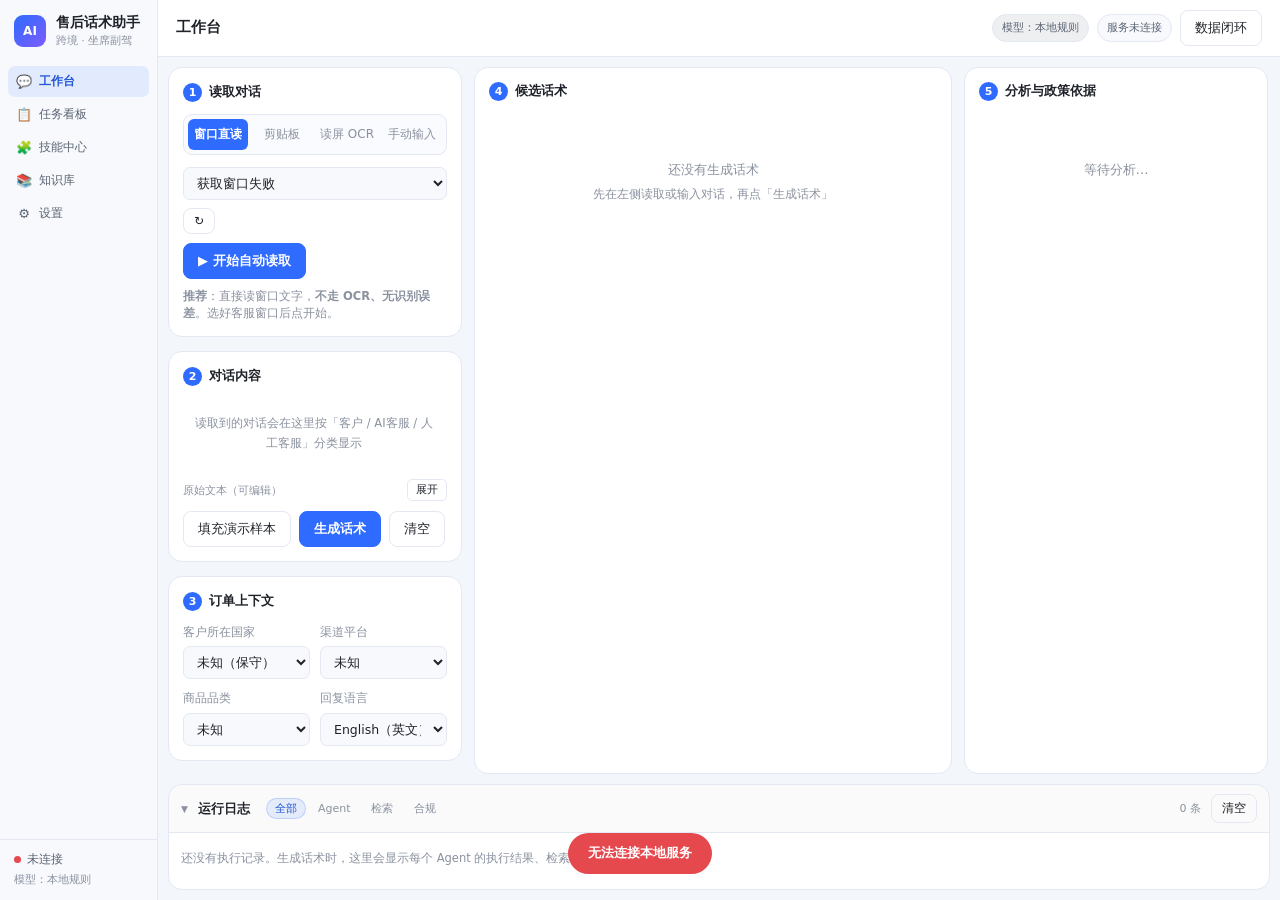
==== commit bb12e33d: "v0.19.0 ⑥ 自定义禁用表述（界面加规则）；目标清单 ①②③④⑥ 完成 功能 - 商户可在网页版设置页自己加"禁用表述"，支持关键词或正则 - 可选严重度：警告（标记需修订）/ 拦截（候选话术直" ====
--- a/111/web/index.html
+++ b/111/web/index.html
@@ -250,10 +250,17 @@
         <div class="card">
           <h2>API Key</h2>
           <div class="hint" style="margin-bottom:10px">
-            🔒 密钥用 Windows DPAPI 加密保存在本机，<b>不上传、不进仓库、任何接口都取不回</b>。<br>
-            配置用命令行：<code>tools\set-api-key.ps1</code>
+            🔒 密钥用 Windows DPAPI 加密保存在本机，<b>不上传、不进仓库、任何接口都取不回</b>。
           </div>
           <div id="setKey"></div>
+        </div>
+        <div class="card">
+          <h2>自定义禁用表述</h2>
+          <div class="hint" style="margin-bottom:10px">
+            给本店加自己的合规红线。填<b>关键词或正则</b>即可，命中后候选话术会被标记甚至直接拦截。
+            与内置规则走同一套检测逻辑，改完<b>立即生效</b>。
+          </div>
+          <div id="setRules"></div>
         </div>
         <div class="card">
           <h2>读取方式可用性</h2>
--- a/111/web/style.css
+++ b/111/web/style.css
@@ -1,8 +1,8 @@
-﻿:root{
-  --bg:#0e1116; --panel:#161a22; --panel2:#1c212b; --line:#252c38;
-  --tx:#e6e9ef; --tx2:#98a2b3; --tx3:#6b7480;
-  --acc:#3b82f6; --ok:#22c55e; --warn:#f59e0b; --bad:#ef4444; --purple:#a78bfa;
-  --r:10px;
+:root{
+  --bg:#f3f6fb; --panel:#ffffff; --panel2:#f7f9fd; --line:#e3e8f3;
+  --tx:#1f2329; --tx2:#5b6472; --tx3:#8a919f;
+  --acc:#2f6bff; --ok:#18a058; --warn:#b47207; --bad:#e5484d; --purple:#7c5cff;
+  --r:14px;
 }
 *{box-sizing:border-box;margin:0;padding:0}
 body{
@@ -16,12 +16,12 @@
 
 .sidebar{
   flex:0 0 196px; min-height:0; display:flex; flex-direction:column;
-  background:#0b0f14; border-right:1px solid var(--line);
+  background:#f7f9fd; border-right:1px solid var(--line);
 }
 .side-brand{display:flex; align-items:center; gap:10px; padding:14px 14px 12px; flex:0 0 auto}
 .side-brand .logo{
   width:32px;height:32px;border-radius:9px;display:grid;place-items:center;flex:0 0 auto;
-  background:linear-gradient(135deg,#3b82f6,#a78bfa); font-weight:800; color:#fff; font-size:12px;
+  background:linear-gradient(135deg,#2f6bff,#7c5cff); font-weight:800; color:#fff; font-size:12px;
 }
 .brand-title{font-weight:700; font-size:13.5px; line-height:1.3}
 .brand-sub{font-size:10.5px; color:var(--tx3)}
@@ -32,8 +32,8 @@
   background:transparent; border:none; color:var(--tx2); cursor:pointer;
   padding:8px 10px; border-radius:7px; font-size:12.5px; font-family:inherit; transition:.13s;
 }
-.nav-item:hover{background:rgba(255,255,255,.04); color:var(--tx)}
-.nav-item.active{background:rgba(59,130,246,.16); color:#bfdbfe; font-weight:600}
+.nav-item:hover{background:rgba(31,35,41,.04); color:var(--tx)}
+.nav-item.active{background:rgba(47,107,255,.10); color:#2456d6; font-weight:600}
 .nav-item .ni{font-size:13px; width:16px; text-align:center; flex:0 0 auto}
 
 .side-foot{flex:0 0 auto; padding:10px 14px 12px; border-top:1px solid var(--line)}
@@ -56,7 +56,7 @@
   font-size:11px; padding:4px 9px; border-radius:20px;
   background:var(--panel2); color:var(--tx2); border:1px solid var(--line); white-space:nowrap;
 }
-.badge-mode{background:rgba(59,130,246,.14); color:#93c5fd; border-color:rgba(59,130,246,.35)}
+.badge-mode{background:rgba(47,107,255,.09); color:#2456d6; border-color:rgba(47,107,255,.26)}
 
 /* ---------- 页面路由 ---------- */
 .pages{flex:1 1 auto; min-height:0; position:relative; overflow:hidden}
@@ -86,7 +86,7 @@
    卡片必须保持自然高度，让列真正溢出、滚动才生效。 */
 .col > .card{flex:0 0 auto}
 .col::-webkit-scrollbar{width:8px}
-.col::-webkit-scrollbar-thumb{background:#2a3240; border-radius:4px}
+.col::-webkit-scrollbar-thumb{background:#cfd8e8; border-radius:4px}
 
 /* 运行日志（黑框）：折叠时只露标题条 */
 .logpanel{
@@ -98,7 +98,7 @@
 .loghead{
   display:flex; align-items:center; gap:10px; padding:9px 12px;
   cursor:pointer; flex:0 0 auto; border-bottom:1px solid var(--line);
-  background:rgba(255,255,255,.02);
+  background:rgba(31,35,41,.02);
 }
 .logpanel.collapsed .loghead{border-bottom-color:transparent}
 .loghead .chev{font-size:9px; color:var(--tx3); transition:transform .18s}
@@ -109,20 +109,20 @@
   font-size:11px; padding:2px 8px; border-radius:12px; cursor:pointer; font-family:inherit;
 }
 .lf:hover{color:var(--tx2)}
-.lf.active{background:rgba(59,130,246,.16); color:#bfdbfe; border-color:rgba(59,130,246,.3)}
+.lf.active{background:rgba(47,107,255,.10); color:#2456d6; border-color:rgba(47,107,255,.22)}
 .logbody{flex:1 1 auto; min-height:0; overflow-y:auto; padding:6px 12px 10px; font-size:11.5px; line-height:1.7}
 .logbody::-webkit-scrollbar{width:8px}
-.logbody::-webkit-scrollbar-thumb{background:#2a3240; border-radius:4px}
+.logbody::-webkit-scrollbar-thumb{background:#cfd8e8; border-radius:4px}
 .logempty{color:var(--tx3); padding:10px 0}
-.logline{display:flex; gap:8px; padding:2px 0; align-items:baseline; border-bottom:1px solid rgba(255,255,255,.03)}
+.logline{display:flex; gap:8px; padding:2px 0; align-items:baseline; border-bottom:1px solid rgba(31,35,41,.03)}
 .logline:last-child{border-bottom:none}
-.logline .lt{color:#4d5666; flex:0 0 62px; font-variant-numeric:tabular-nums}
-.logline .lnode{flex:0 0 88px; color:#93c5fd; font-weight:600}
+.logline .lt{color:#8a919f; flex:0 0 62px; font-variant-numeric:tabular-nums}
+.logline .lnode{flex:0 0 88px; color:#2456d6; font-weight:600}
 .logline .lmsg{flex:1 1 auto; color:var(--tx2); word-break:break-word}
-.logline.ok  .lnode{color:#86efac}
-.logline.err .lnode{color:#fca5a5}
-.logline.warn .lnode{color:#fcd34d}
-.logline .lms{color:#4d5666; flex:0 0 auto}
+.logline.ok  .lnode{color:#0f6b3a}
+.logline.err .lnode{color:#a3282c}
+.logline.warn .lnode{color:#8a5706}
+.logline .lms{color:#8a919f; flex:0 0 auto}
 
 /* ---------- 卡片 ---------- */
 .card{background:var(--panel); border:1px solid var(--line); border-radius:var(--r); padding:14px}
@@ -136,7 +136,7 @@
 .col > .card-flush > #candidates::-webkit-scrollbar,
 .col > .card-flush > #analysis::-webkit-scrollbar{width:8px}
 .col > .card-flush > #candidates::-webkit-scrollbar-thumb,
-.col > .card-flush > #analysis::-webkit-scrollbar-thumb{background:#2a3240; border-radius:4px}
+.col > .card-flush > #analysis::-webkit-scrollbar-thumb{background:#cfd8e8; border-radius:4px}
 .card h2{font-size:13px; font-weight:600; color:var(--tx); margin-bottom:11px; display:flex; align-items:center; gap:7px}
 .card h2.pad{padding:13px 14px 0; margin-bottom:12px}
 .step{
@@ -151,14 +151,14 @@
   padding:8px 14px; border-radius:8px; cursor:pointer; font-size:13px; font-family:inherit;
   transition:.15s; white-space:nowrap;
 }
-.btn:hover{background:#232a36; border-color:#334054}
+.btn:hover{background:#f0f3f9; border-color:#cfd8e8}
 .btn:active{transform:translateY(1px)}
 .btn.primary{background:var(--acc); border-color:var(--acc); color:#fff; font-weight:600}
-.btn.primary:hover{background:#2f74e0}
+.btn.primary:hover{background:#2456d6}
 .btn.ghost{background:transparent}
 .btn.sm{padding:5px 10px; font-size:12px}
-.btn.danger{background:rgba(239,68,68,.15); border-color:rgba(239,68,68,.5); color:#fca5a5}
-.btn.rec{background:var(--ok); border-color:var(--ok); color:#04210f; font-weight:700}
+.btn.danger{background:rgba(229,72,77,.10); border-color:rgba(229,72,77,.35); color:#a3282c}
+.btn.rec{background:var(--ok); border-color:var(--ok); color:#ffffff; font-weight:700}
 .btn:disabled{opacity:.45; cursor:not-allowed}
 .row{display:flex; gap:8px; align-items:center; flex-wrap:wrap}
 .sel{
@@ -167,7 +167,7 @@
 }
 .sel-sm{width:auto; padding:8px 9px}
 textarea{
-  width:100%; min-height:110px; resize:vertical; background:#11151c; color:var(--tx);
+  width:100%; min-height:110px; resize:vertical; background:#fafbfe; color:var(--tx);
   border:1px solid var(--line); border-radius:8px; padding:10px; font-size:13px;
   font-family:inherit; line-height:1.6; margin-bottom:10px;
 }
@@ -178,15 +178,15 @@
 
 /* ---------- 预览 ---------- */
 .preview{
-  margin-top:11px; height:150px; background:#0a0d12; border:1px dashed var(--line);
+  margin-top:11px; height:150px; background:#fafbfe; border:1px dashed var(--line);
   border-radius:8px; display:grid; place-items:center; overflow:hidden; position:relative;
 }
 .preview img{width:100%; height:100%; object-fit:contain}
 .preview-empty{text-align:center; font-size:12.5px; color:var(--tx3); line-height:1.7}
-.preview-empty span{font-size:11px; color:#4d5666}
+.preview-empty span{font-size:11px; color:#8a919f}
 .live-dot{
   position:absolute; top:8px; left:8px; display:flex; align-items:center; gap:5px;
-  background:rgba(239,68,68,.9); color:#fff; font-size:10.5px; padding:3px 8px; border-radius:20px;
+  background:rgba(229,72,77,.75); color:#fff; font-size:10.5px; padding:3px 8px; border-radius:20px;
 }
 .live-dot i{width:6px;height:6px;background:#fff;border-radius:50%;animation:blink 1s infinite}
 @keyframes blink{50%{opacity:.2}}
@@ -204,19 +204,19 @@
   border:1px solid var(--line); border-radius:9px; background:var(--panel2);
   overflow:hidden; transition:.15s;
 }
-.cand.recommended{border-color:rgba(34,197,94,.55); box-shadow:0 0 0 1px rgba(34,197,94,.18)}
-.cand.rejected{opacity:.52; border-color:rgba(239,68,68,.4)}
+.cand.recommended{border-color:rgba(24,160,88,.45); box-shadow:0 0 0 1px rgba(24,160,88,.12)}
+.cand.rejected{opacity:.52; border-color:rgba(229,72,77,.30)}
 .cand-head{
   display:flex; align-items:center; gap:8px; padding:9px 12px;
-  background:rgba(255,255,255,.025); border-bottom:1px solid var(--line); flex-wrap:wrap;
-}
-.tag{font-size:11px; padding:2px 8px; border-radius:5px; background:#2a3342; color:#c6d0dd; white-space:nowrap}
-.tag.style{background:rgba(167,139,250,.16); color:#c4b5fd}
-.tag.rec{background:rgba(34,197,94,.18); color:#86efac; font-weight:700}
-.tag.pass{background:rgba(34,197,94,.15); color:#86efac}
-.tag.revise{background:rgba(245,158,11,.16); color:#fcd34d}
-.tag.reject{background:rgba(239,68,68,.16); color:#fca5a5}
-.tag.unsupported{background:rgba(245,158,11,.13); color:#fcd34d}
+  background:rgba(31,35,41,.025); border-bottom:1px solid var(--line); flex-wrap:wrap;
+}
+.tag{font-size:11px; padding:2px 8px; border-radius:5px; background:#f0f3f9; color:#556070; white-space:nowrap}
+.tag.style{background:rgba(124,92,255,.10); color:#6b46c1}
+.tag.rec{background:rgba(24,160,88,.12); color:#0f6b3a; font-weight:700}
+.tag.pass{background:rgba(24,160,88,.10); color:#0f6b3a}
+.tag.revise{background:rgba(180,114,7,.10); color:#8a5706}
+.tag.reject{background:rgba(229,72,77,.10); color:#a3282c}
+.tag.unsupported{background:rgba(180,114,7,.10); color:#8a5706}
 /* ---------- 双语话术：一个话术框上下分割 ----------
    上层 = 发给客户的语言（面向上帝视角的"能直接用"）
    下层 = 中文对照（客服自己要能看懂在说什么）      */
@@ -228,60 +228,60 @@
   font-size:10.5px; letter-spacing:.05em; color:var(--tx3);
 }
 .lang-bar .lang-name{flex:1; min-width:0; overflow:hidden; text-overflow:ellipsis; white-space:nowrap}
-.cand-lang.zh .lang-bar{color:#7c8798}
+.cand-lang.zh .lang-bar{color:#8a919f}
 .lang-text{
   padding:6px 12px 12px; font-size:13.5px; line-height:1.78;
   white-space:pre-wrap; word-break:break-word; overflow-wrap:anywhere;
 }
-.cand-lang.zh .lang-text{font-size:13px; color:#a9b6c6}
+.cand-lang.zh .lang-text{font-size:13px; color:#5b6472}
 .lang-note{padding:0 12px 10px; font-size:11.5px; color:var(--warn); line-height:1.6}
 .btn.xs{padding:2px 8px; font-size:10.5px; border-radius:5px; line-height:1.5}
 .cand-foot{
   display:flex; gap:7px; padding:9px 12px; border-top:1px solid var(--line);
-  background:rgba(0,0,0,.15); flex-wrap:wrap; align-items:center;
+  background:rgba(31,35,41,.04); flex-wrap:wrap; align-items:center;
 }
 .cand-meta{font-size:11px; color:var(--tx3); margin-left:auto}
 .violation{
   margin:0 12px 10px; padding:9px 11px; border-radius:7px;
-  background:rgba(239,68,68,.08); border-left:3px solid var(--bad); font-size:12px; line-height:1.6;
-}
-.violation .vspan{color:#fca5a5; background:rgba(239,68,68,.16); padding:1px 4px; border-radius:3px}
-.violation.revise{background:rgba(245,158,11,.08); border-left-color:var(--warn)}
-.violation.revise .vspan{color:#fcd34d; background:rgba(245,158,11,.16)}
+  background:rgba(229,72,77,.09); border-left:3px solid var(--bad); font-size:12px; line-height:1.6;
+}
+.violation .vspan{color:#a3282c; background:rgba(229,72,77,.10); padding:1px 4px; border-radius:3px}
+.violation.revise{background:rgba(180,114,7,.09); border-left-color:var(--warn)}
+.violation.revise .vspan{color:#8a5706; background:rgba(180,114,7,.10)}
 
 /* ---------- 分析面板 ---------- */
 #analysis{padding:0 14px 14px}
 .an-sec{margin-bottom:15px}
 .an-title{font-size:11px; color:var(--tx3); letter-spacing:.06em; margin-bottom:7px; text-transform:uppercase}
-.kv{display:flex; justify-content:space-between; padding:6px 0; border-bottom:1px solid rgba(255,255,255,.045); font-size:12.5px}
+.kv{display:flex; justify-content:space-between; padding:6px 0; border-bottom:1px solid rgba(31,35,41,.05); font-size:12.5px}
 .kv:last-child{border-bottom:none}
 .kv span:first-child{color:var(--tx3)}
 .kv span:last-child{font-weight:600; text-align:right}
 .pill{display:inline-block; padding:3px 9px; border-radius:20px; font-size:11.5px; margin:0 5px 5px 0}
-.pill.intent{background:rgba(59,130,246,.16); color:#93c5fd}
-.pill.risk{background:rgba(239,68,68,.16); color:#fca5a5}
-.pill.style{background:rgba(167,139,250,.16); color:#c4b5fd}
-.pill.term{background:rgba(34,197,94,.14); color:#86efac}
-.meter{height:6px; background:#222a36; border-radius:4px; overflow:hidden; margin-top:5px}
+.pill.intent{background:rgba(47,107,255,.10); color:#2456d6}
+.pill.risk{background:rgba(229,72,77,.10); color:#a3282c}
+.pill.style{background:rgba(124,92,255,.10); color:#6b46c1}
+.pill.term{background:rgba(24,160,88,.10); color:#0f6b3a}
+.meter{height:6px; background:#f0f3f9; border-radius:4px; overflow:hidden; margin-top:5px}
 .meter i{display:block; height:100%; border-radius:4px}
 .ev{
   padding:9px 10px; border-radius:7px; background:var(--panel2); border:1px solid var(--line);
   margin-bottom:8px; font-size:12px; line-height:1.6;
 }
-.ev-title{font-weight:600; color:#c9d4e0; margin-bottom:3px}
+.ev-title{font-weight:600; color:#1f2329; margin-bottom:3px}
 .ev-meta{font-size:10.5px; color:var(--tx3); margin-top:5px; display:flex; gap:8px; flex-wrap:wrap}
 .alert{
   padding:11px 12px; border-radius:8px; font-size:12.5px; line-height:1.65; margin-bottom:12px;
 }
-.alert.risk{background:rgba(239,68,68,.1); border:1px solid rgba(239,68,68,.4); color:#fca5a5}
-.alert.ok{background:rgba(34,197,94,.09); border:1px solid rgba(34,197,94,.3); color:#86efac}
-.alert.warn{background:rgba(245,158,11,.09); border:1px solid rgba(245,158,11,.32); color:#fcd34d}
+.alert.risk{background:rgba(229,72,77,.09); border:1px solid rgba(229,72,77,.30); color:#a3282c}
+.alert.ok{background:rgba(24,160,88,.09); border:1px solid rgba(24,160,88,.24); color:#0f6b3a}
+.alert.warn{background:rgba(180,114,7,.09); border:1px solid rgba(180,114,7,.26); color:#8a5706}
 .empty-state{text-align:center; padding:44px 20px; color:var(--tx3); font-size:13px; line-height:1.9}
-.empty-state span{font-size:11.5px; color:#48505e}
+.empty-state span{font-size:11.5px; color:#8a919f}
 
 /* ---------- 弹窗 / Toast ---------- */
 .modal{
-  position:fixed; inset:0; background:rgba(0,0,0,.65); display:none;
+  position:fixed; inset:0; background:rgba(31,35,41,.28); display:none;
   place-items:center; z-index:100; padding:30px;
 }
 .modal.on{display:grid}
@@ -292,10 +292,10 @@
 .modal-head{display:flex; justify-content:space-between; align-items:center; padding:14px 16px; border-bottom:1px solid var(--line)}
 .modal-head h3{font-size:14px}
 .modal-body{padding:16px; overflow-y:auto; font-size:13px}
-.modal-body pre{background:#0a0d12; padding:12px; border-radius:7px; overflow-x:auto; font-size:12px; color:#9fb3c8}
+.modal-body pre{background:#fafbfe; padding:12px; border-radius:7px; overflow-x:auto; font-size:12px; color:#5b6472}
 .toast{
   position:fixed; bottom:26px; left:50%; transform:translateX(-50%) translateY(20px);
-  background:var(--ok); color:#04210f; padding:10px 20px; border-radius:24px;
+  background:var(--ok); color:#ffffff; padding:10px 20px; border-radius:24px;
   font-size:13px; font-weight:700; opacity:0; transition:.25s; pointer-events:none; z-index:200;
 }
 .toast.on{opacity:1; transform:translateX(-50%) translateY(0)}
@@ -304,7 +304,7 @@
 
 /* ---------- 读取方式切换 ---------- */
 .tabs{
-  display:flex; gap:4px; background:#11151c; padding:4px; border-radius:9px;
+  display:flex; gap:4px; background:#fafbfe; padding:4px; border-radius:9px;
   border:1px solid var(--line); margin-bottom:12px;
 }
 .tab{
@@ -312,7 +312,7 @@
   padding:7px 4px; border-radius:6px; font-size:12px; font-family:inherit; transition:.15s;
   white-space:nowrap;
 }
-.tab:hover{color:var(--tx2); background:rgba(255,255,255,.03)}
+.tab:hover{color:var(--tx2); background:rgba(31,35,41,.03)}
 .tab.active{background:var(--acc); color:#fff; font-weight:600}
 .pane.hidden{display:none}
 .pane{animation:fade .18s ease}
@@ -320,15 +320,15 @@
 
 .read-status{
   margin-top:10px; font-size:11.5px; color:var(--tx3); line-height:1.6;
-  padding:8px 10px; border-radius:7px; background:rgba(255,255,255,.02);
+  padding:8px 10px; border-radius:7px; background:rgba(31,35,41,.02);
   border-left:3px solid var(--line); display:none;
 }
 .read-status:not(:empty){display:block}
-.read-status.ok{border-left-color:var(--ok); color:#a7d8b8}
-.read-status.err{border-left-color:var(--bad); color:#fca5a5}
-
-.badge-model{background:rgba(148,163,184,.14); color:#cbd5e1}
-.badge-model.on{background:rgba(34,197,94,.15); color:#86efac; border-color:rgba(34,197,94,.35)}
+.read-status.ok{border-left-color:var(--ok); color:#0f6b3a}
+.read-status.err{border-left-color:var(--bad); color:#a3282c}
+
+.badge-model{background:rgba(138,145,159,.14); color:#5b6472}
+.badge-model.on{background:rgba(24,160,88,.10); color:#0f6b3a; border-color:rgba(24,160,88,.26)}
 
 /* ---------- 对话流：区分 客户 / AI客服 / 人工客服 ----------
    为什么必须分三类：客户转人工前，前面的对话是**别的 AI 客服**说的。
@@ -338,7 +338,7 @@
   display:flex; flex-direction:column; gap:7px; margin-bottom:10px; padding-right:2px;
 }
 .chatview::-webkit-scrollbar{width:8px}
-.chatview::-webkit-scrollbar-thumb{background:#2a3240; border-radius:4px}
+.chatview::-webkit-scrollbar-thumb{background:#cfd8e8; border-radius:4px}
 .chatempty{color:var(--tx3); font-size:11.5px; padding:16px 8px; text-align:center; line-height:1.7}
 .bubble{display:flex; flex-direction:column; gap:3px; min-width:0}
 .bubble .who{display:flex; align-items:center; gap:6px; font-size:10px; color:var(--tx3)}
@@ -347,18 +347,18 @@
   padding:7px 10px; border-radius:8px; font-size:12.5px; line-height:1.65;
   white-space:pre-wrap; word-break:break-word; overflow-wrap:anywhere;
 }
-.bubble.buyer .who .wtag{background:#2a3342; color:#94a3b8}
-.bubble.buyer .txt{background:#1a1f28; border-left:3px solid #64748b}
-.bubble.bot .who .wtag{background:rgba(167,139,250,.18); color:#c4b5fd}
-.bubble.bot .txt{background:#1b2030; border-left:3px solid var(--purple); color:#c3cad8}
-.bubble.human .who .wtag{background:rgba(59,130,246,.2); color:#93c5fd}
-.bubble.human .txt{background:rgba(59,130,246,.1); border-left:3px solid var(--acc)}
+.bubble.buyer .who .wtag{background:#f0f3f9; color:#8a919f}
+.bubble.buyer .txt{background:#f7f9fd; border-left:3px solid #8a919f}
+.bubble.bot .who .wtag{background:rgba(124,92,255,.11); color:#6b46c1}
+.bubble.bot .txt{background:#f4f7fc; border-left:3px solid var(--purple); color:#5b6472}
+.bubble.human .who .wtag{background:rgba(47,107,255,.12); color:#2456d6}
+.bubble.human .txt{background:rgba(47,107,255,.08); border-left:3px solid var(--acc)}
 
 /* 原始文本（默认折叠，需要精修时展开） */
 .rawwrap{margin-bottom:10px}
 .rawlabel{display:flex; align-items:center; justify-content:space-between; font-size:10.5px; color:var(--tx3); margin-bottom:5px}
 .rawtext{
-  width:100%; min-height:96px; resize:vertical; background:#11151c; color:var(--tx2);
+  width:100%; min-height:96px; resize:vertical; background:#fafbfe; color:var(--tx2);
   border:1px solid var(--line); border-radius:8px; padding:8px 10px;
   font-size:12px; font-family:inherit; line-height:1.6;
 }
@@ -371,7 +371,7 @@
 .skillcard .sk-name{font-weight:600; font-size:13px; margin-bottom:6px; display:flex; align-items:center; gap:7px; flex-wrap:wrap}
 .skillcard .sk-desc{font-size:11.5px; color:var(--tx2); line-height:1.65}
 .skillcard .sk-meta{font-size:10.5px; color:var(--tx3); margin-top:9px; display:flex; gap:8px; flex-wrap:wrap}
-.skillcard .sk-meta span{background:rgba(255,255,255,.04); padding:1px 7px; border-radius:4px}
+.skillcard .sk-meta span{background:rgba(31,35,41,.04); padding:1px 7px; border-radius:4px}
 
 /* ---------- 知识库 ---------- */
 .kbtable{display:flex; flex-direction:column; gap:8px}
@@ -379,16 +379,27 @@
 .kbrow .kbname{font-weight:600; font-size:12.5px; flex:0 0 148px}
 .kbrow .kbmeta{font-size:11.5px; color:var(--tx2); flex:1 1 auto; min-width:140px}
 .kbrow .kbstat{font-size:11px; padding:2px 9px; border-radius:11px; white-space:nowrap}
-.kbrow .kbstat.ok{background:rgba(34,197,94,.15); color:#86efac}
-.kbrow .kbstat.off{background:rgba(148,163,184,.15); color:#94a3b8}
-
-@media (max-width:1280px){
-  .sidebar{flex-basis:60px}
-  .sidebar .brand-title, .sidebar .brand-sub, .sidebar .sf-sub{display:none}
-  .nav-item{justify-content:center; padding:9px 4px}
-  .nav-item .ni{width:auto}
-  .nav-item{font-size:0}
-  .nav-item .ni{font-size:15px}
-  .wb-cols{grid-template-columns:300px minmax(340px,1fr) 320px; gap:10px}
+.kbrow .kbstat.ok{background:rgba(24,160,88,.10); color:#0f6b3a}
+.kbrow .kbstat.off{background:rgba(138,145,159,.14); color:#8a919f}
+
+@media (max-width:1400px){
+  /* 窄屏只缩窄导航，**不隐藏中文标签** —— 图标单独一个没人看得懂 */
+  .sidebar{flex-basis:158px}
+  .nav-item{padding:7px 8px; font-size:12px; gap:7px}
+  .wb-cols{grid-template-columns:296px minmax(320px,1fr) 306px; gap:10px}
   .page{padding:10px; gap:10px}
 }
+@media (max-width:1150px){
+  .sidebar{flex-basis:142px}
+  .nav-item{font-size:11.5px}
+  .wb-cols{grid-template-columns:266px minmax(280px,1fr) 276px; gap:8px}
+  .page{padding:8px; gap:8px}
+  .ctx-grid{grid-template-columns:1fr}
+}
+/* ---------- 自定义禁用表述 ---------- */
+.ruleitem{background:var(--panel2); border:1px solid var(--line); border-radius:10px; padding:10px 12px; margin-bottom:8px}
+.ruleitem .ruleid{font-size:11px; color:var(--tx3); font-family:Consolas,monospace}
+.ruleitem .ruletitle{font-size:12.5px; font-weight:600}
+.ruleitem .rulepat{font-size:11.5px; color:var(--tx2); margin-top:6px; font-family:Consolas,monospace;
+  background:var(--bg); padding:4px 8px; border-radius:6px; word-break:break-all}
+.keyform{margin-top:4px}
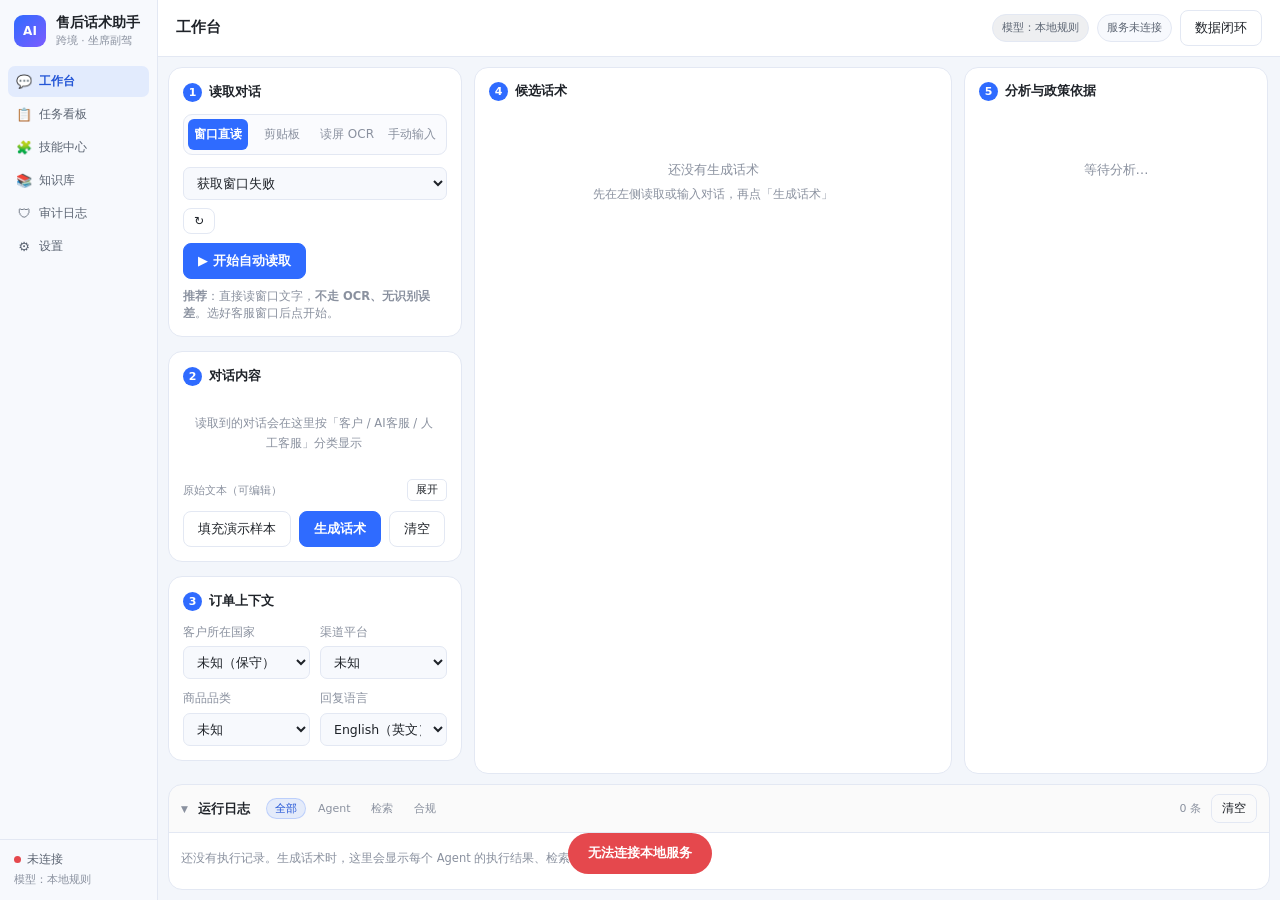
==== commit fa53d406: "v0.20.0 ⑦ 建议质量统计（人工修改幅度）+ ⑧ 审计日志；目标清单 ①②③④⑥⑦⑧ 完成 ⑦ 人工修改幅度（engine/metrics.ps1） - 为什么不用采纳率：采纳率只区分"用/不用" ====
--- a/111/web/index.html
+++ b/111/web/index.html
@@ -25,6 +25,7 @@
       <button class="nav-item" data-page="tasks"><span class="ni">📋</span>任务看板</button>
       <button class="nav-item" data-page="skills"><span class="ni">🧩</span>技能中心</button>
       <button class="nav-item" data-page="kb"><span class="ni">📚</span>知识库</button>
+      <button class="nav-item" data-page="audit"><span class="ni">🛡</span>审计日志</button>
       <button class="nav-item" data-page="settings"><span class="ni">⚙️</span>设置</button>
     </nav>
 
@@ -241,6 +242,18 @@
         </div>
       </section>
 
+      <!-- ---------- 页面：审计日志 ---------- -->
+      <section class="page" id="page-audit">
+        <div class="card">
+          <h2>审计日志 <span class="sub" id="auditMeta"></span></h2>
+          <div class="hint" style="margin-bottom:12px">
+            每一次分析的<b>完整调用链</b>：谁、什么时间、依据了哪些政策、命中了哪些技能、
+            推荐了哪条话术、耗时多少。与 HTTP 请求日志不同，这是<b>业务层</b>的可追溯记录。
+          </div>
+          <div id="auditList"></div>
+        </div>
+      </section>
+
       <!-- ---------- 页面：设置 ---------- -->
       <section class="page" id="page-settings">
         <div class="card">
--- a/111/web/style.css
+++ b/111/web/style.css
@@ -403,3 +403,17 @@
 .ruleitem .rulepat{font-size:11.5px; color:var(--tx2); margin-top:6px; font-family:Consolas,monospace;
   background:var(--bg); padding:4px 8px; border-radius:6px; word-break:break-all}
 .keyform{margin-top:4px}
+/* ---------- 修改幅度条形图 ---------- */
+.barrow{display:flex; align-items:center; gap:9px; margin:5px 0}
+.barrow .barlbl{flex:0 0 132px; font-size:11px; color:var(--tx2)}
+.barrow .bar{flex:1 1 auto; height:9px; background:var(--panel2); border-radius:5px; overflow:hidden}
+.barrow .bar i{display:block; height:100%; background:var(--acc); border-radius:5px}
+.barrow .barval{flex:0 0 34px; text-align:right; font-size:11px; font-weight:600; color:var(--tx2)}
+/* ---------- 审计日志 ---------- */
+.audititem{background:var(--panel2); border:1px solid var(--line); border-radius:11px; padding:11px 13px; margin-bottom:9px}
+.audititem .auditts{font-size:11.5px; color:var(--tx3); font-variant-numeric:tabular-nums; margin-right:4px}
+.audititem .auditms{font-size:11px; color:var(--tx3); margin-left:auto}
+.auditgrid{display:grid; grid-template-columns:repeat(auto-fill,minmax(210px,1fr)); gap:0 18px; margin-top:8px}
+.auditgrid .kv{padding:3px 0}
+.auditev{margin-top:7px; display:flex; align-items:center; gap:5px; flex-wrap:wrap}
+.auditin{margin-top:7px; font-size:11px; color:var(--tx3); line-height:1.6; word-break:break-all}
